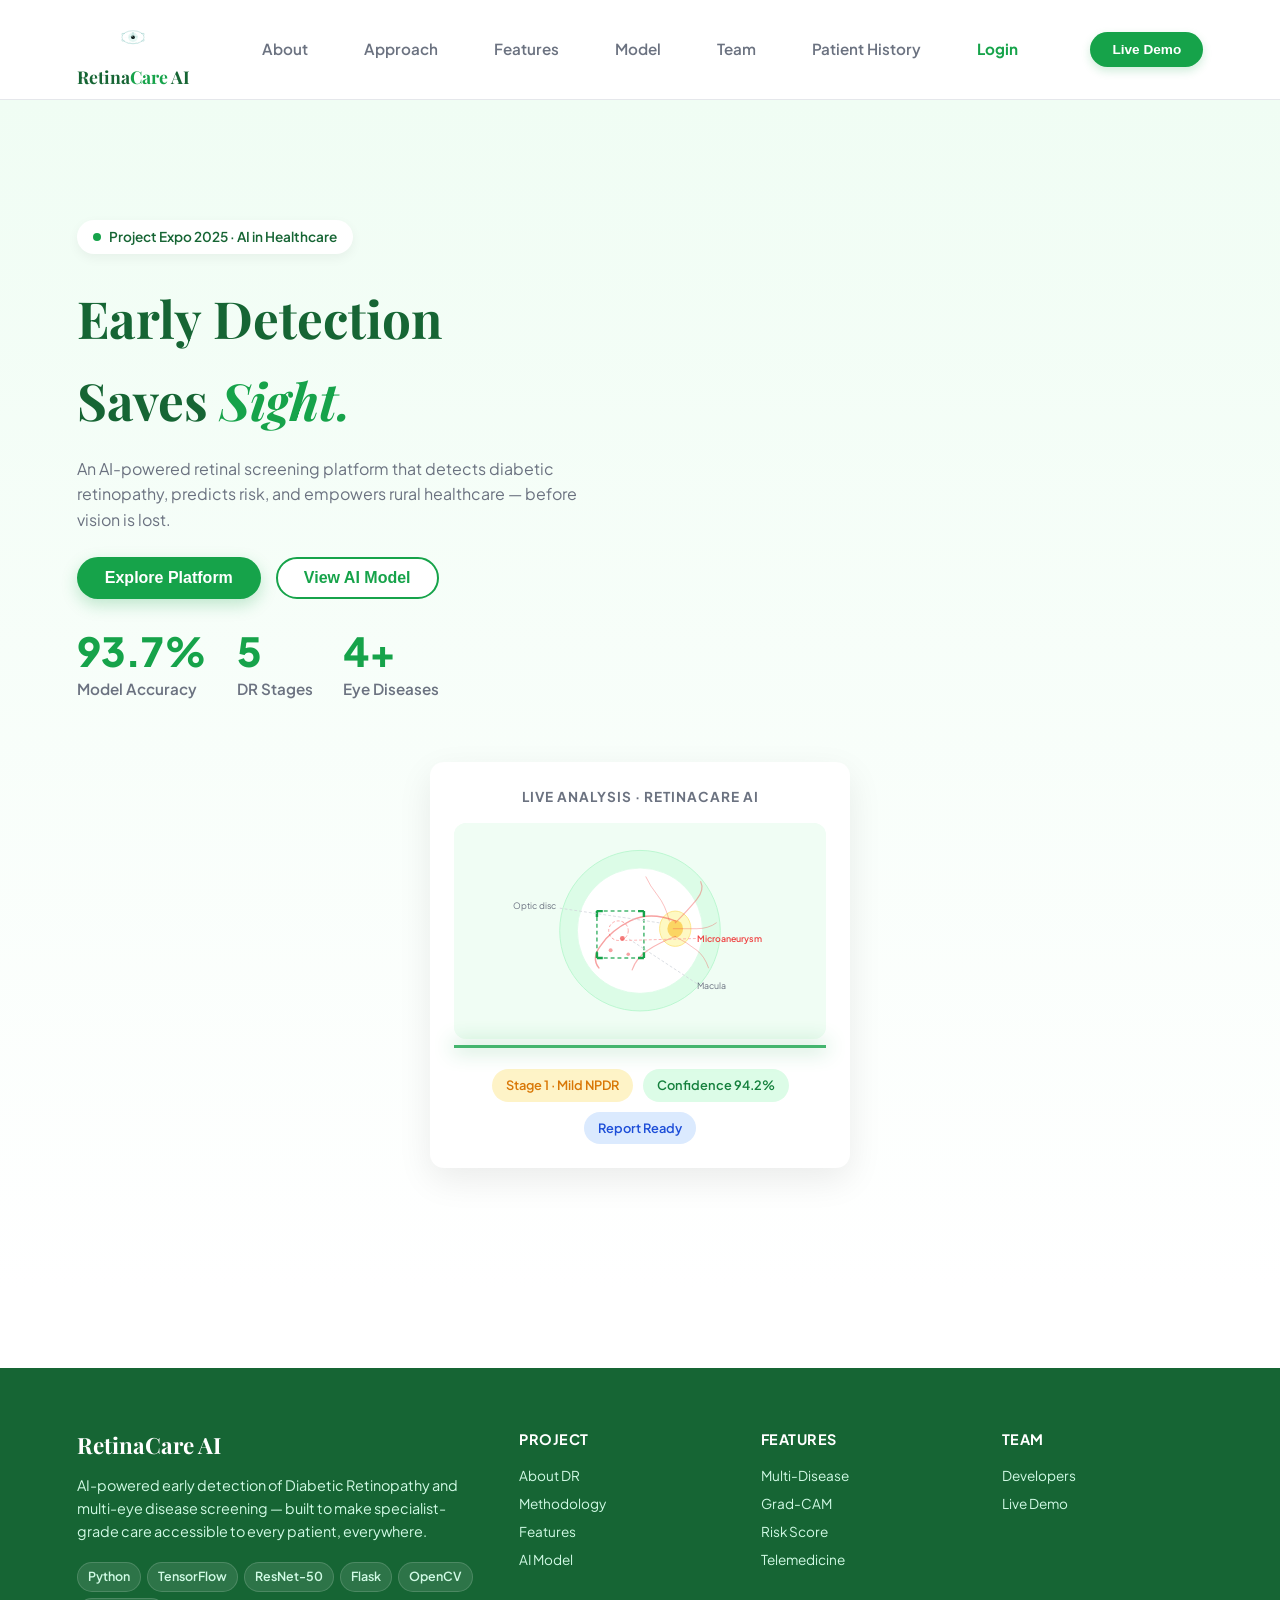
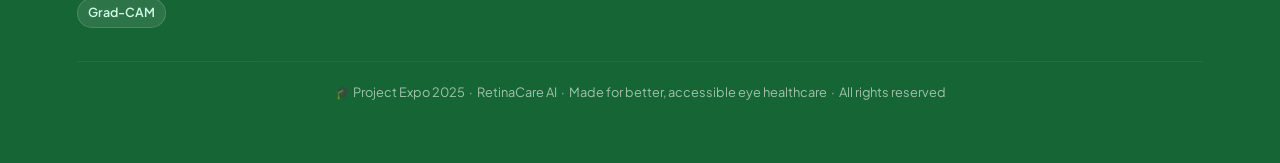
==== frontend/index.html @ 1ad14964 "Initial commit" ====
<!DOCTYPE html>
<html lang="en">

<head>
    <meta charset="UTF-8">
    <meta name="viewport" content="width=device-width, initial-scale=1.0">
    <title>RetinaCare AI — Advanced Eye Health Platform</title>
    <link
        href="https://fonts.googleapis.com/css2?family=Playfair+Display:wght@400;600;700&family=Plus+Jakarta+Sans:wght@300;400;500;600&display=swap"
        rel="stylesheet">
    <link rel="stylesheet" href="style.css">
    <style>
        .nav-logo {
            display: flex;
            flex-direction: column;
            align-items: center;
            gap: 2px;
            text-decoration: none;
            cursor: pointer;
        }

        .nav-logo-svg {
            width: 52px;
            height: 52px;
        }

        .nav-logo-text {
            font-family: var(--font-display);
            font-size: 1.1rem;
            font-weight: 700;
            color: var(--green-dark);
            text-align: center;
        }

        .nav-logo-text span {
            color: var(--green-main);
        }
    </style>
</head>

<body>

    <!-- ── NAV ── -->
    <nav>
        <a href="index.html" style="text-decoration:none;">
            <div class="nav-logo">

                <!-- SVG LOGO ABOVE TEXT -->
                <svg class="nav-logo-svg" viewBox="0 0 680 390" xmlns="http://www.w3.org/2000/svg">
                    <defs>
                        <clipPath id="ec2">
                            <ellipse cx="340" cy="185" rx="143" ry="83" />
                        </clipPath>
                    </defs>
                    <rect width="680" height="390" fill="transparent" rx="20" />
                    <ellipse cx="340" cy="185" rx="145" ry="85" fill="#ffffff" stroke="#00897b" stroke-width="2.5" />
                    <g clip-path="url(#ec2)">
                        <circle cx="340" cy="185" r="62" fill="#e8f8f5" />
                        <circle cx="340" cy="185" r="62" stroke="#00897b" stroke-width="0.8" fill="none"
                            opacity="0.4" />
                        <circle cx="340" cy="185" r="48" stroke="#00897b" stroke-width="0.6" fill="none"
                            opacity="0.3" />
                        <circle cx="340" cy="185" r="34" stroke="#00897b" stroke-width="0.5" fill="none"
                            opacity="0.2" />
                        <!-- Blood vessels -->
                        <line x1="340" y1="123" x2="352" y2="165" stroke="#00897b" stroke-width="1.8"
                            stroke-linecap="round" />
                        <line x1="352" y1="165" x2="380" y2="178" stroke="#00897b" stroke-width="1.4"
                            stroke-linecap="round" />
                        <line x1="380" y1="178" x2="400" y2="172" stroke="#00695c" stroke-width="1.0"
                            stroke-linecap="round" />
                        <line x1="380" y1="178" x2="392" y2="192" stroke="#00695c" stroke-width="0.9"
                            stroke-linecap="round" />
                        <line x1="352" y1="165" x2="360" y2="152" stroke="#004d40" stroke-width="0.8"
                            stroke-linecap="round" />
                        <line x1="340" y1="123" x2="328" y2="160" stroke="#00897b" stroke-width="1.5"
                            stroke-linecap="round" />
                        <line x1="328" y1="160" x2="305" y2="175" stroke="#00897b" stroke-width="1.2"
                            stroke-linecap="round" />
                        <line x1="305" y1="175" x2="288" y2="168" stroke="#00695c" stroke-width="0.9"
                            stroke-linecap="round" />
                        <line x1="305" y1="175" x2="296" y2="192" stroke="#00695c" stroke-width="0.8"
                            stroke-linecap="round" />
                        <line x1="328" y1="160" x2="320" y2="148" stroke="#004d40" stroke-width="0.7"
                            stroke-linecap="round" />
                        <line x1="340" y1="123" x2="341" y2="150" stroke="#004d40" stroke-width="0.7"
                            stroke-linecap="round" />
                    </g>
                    <!-- Pupil -->
                    <circle cx="340" cy="185" r="24" fill="#0d1a18" />
                    <circle cx="340" cy="185" r="24" stroke="#00897b" stroke-width="1" fill="none" opacity="0.6" />
                    <ellipse cx="332" cy="177" rx="6" ry="5" fill="#ffffff" opacity="0.9" />
                    <ellipse cx="348" cy="191" rx="3" ry="2.5" fill="#e0f4f0" opacity="0.6" />
                    <!-- Scan line -->
                    <line x1="196" y1="185" x2="484" y2="185" stroke="#00bfa5" stroke-width="0.7" opacity="0.5"
                        stroke-dasharray="4 4" />
                    <!-- Brackets -->
                    <g stroke="#00897b" stroke-width="2.5" fill="none" stroke-linecap="round" stroke-linejoin="round">
                        <polyline points="196,155 196,135 218,135" />
                        <polyline points="484,155 484,135 462,135" />
                        <polyline points="196,215 196,235 218,235" />
                        <polyline points="484,215 484,235 462,235" />
                    </g>
                    <!-- Corner dots -->
                    <circle cx="232" cy="135" r="3" fill="#00897b" opacity="0.9" />
                    <circle cx="448" cy="135" r="3" fill="#00897b" opacity="0.9" />
                    <circle cx="232" cy="235" r="3" fill="#00897b" opacity="0.9" />
                    <circle cx="448" cy="235" r="3" fill="#00897b" opacity="0.9" />
                    <!-- Pulse wave -->
                    <path d="M260 270 L275 258 L285 268 L300 245 L315 268 L325 258 L340 270" stroke="#00897b"
                        stroke-width="1.5" fill="none" stroke-linecap="round" stroke-linejoin="round" opacity="0.5" />
                    <path d="M340 270 L355 258 L365 268 L380 245 L395 268 L405 258 L420 270" stroke="#00897b"
                        stroke-width="1.5" fill="none" stroke-linecap="round" stroke-linejoin="round" opacity="0.5" />
                </svg>

                <!-- TEXT BELOW LOGO -->
                <span class="nav-logo-text">Retina<span>Care</span> AI</span>

            </div>
        </a>

        <div class="nav-links">
            <a href="about.html">About</a>
            <a href="approach.html">Approach</a>
            <a href="features.html">Features</a>
            <a href="model.html">Model</a>
            <a href="team.html">Team</a>
            <a href="patient-history.html">Patient History</a>
            <a href="login.html" style="color: var(--green-main); font-weight: 700;">Login</a>
        </div>
        <button class="nav-pill" onclick="window.location.href='demo.html'">Live Demo</button>
    </nav>

    <!-- ── HERO ── -->
    <section class="hero" style="min-height: calc(100vh - 80px);">
        <div>
            <div class="hero-badge">
                <div class="badge-dot"></div>Project Expo 2025 · AI in Healthcare
            </div>
            <h1>Early Detection<br>Saves <em>Sight.</em></h1>
            <p>An AI-powered retinal screening platform that detects diabetic retinopathy, predicts risk, and empowers
                rural healthcare — before vision is lost.</p>
            <div class="hero-btns">
                <button class="btn-primary" onclick="window.location.href='approach.html'">Explore Platform</button>
                <button class="btn-ghost" onclick="window.location.href='model.html'">View AI Model</button>
            </div>
            <div class="hero-stats">
                <div class="h-stat">
                    <div class="h-stat-num">93.7%</div>
                    <div class="h-stat-lbl">Model Accuracy</div>
                </div>
                <div class="h-stat">
                    <div class="h-stat-num">5</div>
                    <div class="h-stat-lbl">DR Stages</div>
                </div>
                <div class="h-stat">
                    <div class="h-stat-num">4+</div>
                    <div class="h-stat-lbl">Eye Diseases</div>
                </div>
            </div>
        </div>

        <!-- Hero Visual: Scan UI Card -->
        <div class="hero-visual">
            <div class="eye-frame">
                <div class="scan-label">Live Analysis · RetinaCare AI</div>
                <svg viewBox="0 0 380 220" xmlns="http://www.w3.org/2000/svg"
                    style="width:100%;border-radius:12px;background:#f0fdf4;">
                    <rect width="380" height="220" fill="#f0fdf4" rx="12" />
                    <ellipse cx="190" cy="110" rx="82" ry="82" fill="#dcfce7" stroke="#bbf7d0" stroke-width="1" />
                    <ellipse cx="190" cy="110" rx="64" ry="64" fill="#fff" stroke="#dcfce7" stroke-width="0.8" />
                    <ellipse cx="226" cy="108" rx="16" ry="18" fill="#fef9c3" stroke="#fde68a" stroke-width="1" />
                    <ellipse cx="226" cy="108" rx="8" ry="9" fill="#fbbf24" opacity="0.6" />
                    <ellipse cx="168" cy="110" rx="10" ry="10" fill="none" stroke="#fca5a5" stroke-width="1"
                        stroke-dasharray="3 2" />
                    <path d="M226 100 Q200 90 180 100 Q160 110 150 125 Q140 138 148 148" fill="none" stroke="#ef4444"
                        stroke-width="1.5" stroke-linecap="round" opacity="0.5" />
                    <path d="M226 116 Q210 122 198 130 Q186 138 182 150" fill="none" stroke="#ef4444" stroke-width="1.2"
                        stroke-linecap="round" opacity="0.4" />
                    <path d="M226 102 Q240 88 248 78 Q256 68 252 60" fill="none" stroke="#ef4444" stroke-width="1.2"
                        stroke-linecap="round" opacity="0.4" />
                    <path d="M224 108 Q236 108 248 108 Q260 108 268 102" fill="none" stroke="#ef4444" stroke-width="1"
                        stroke-linecap="round" opacity="0.35" />
                    <path d="M226 116 Q238 122 248 130 Q256 136 260 148" fill="none" stroke="#ef4444" stroke-width="1"
                        stroke-linecap="round" opacity="0.35" />
                    <path d="M220 100 Q216 84 208 74 Q200 64 196 55" fill="none" stroke="#ef4444" stroke-width="1"
                        stroke-linecap="round" opacity="0.35" />
                    <circle cx="172" cy="118" r="2.5" fill="#ef4444" opacity="0.7" />
                    <circle cx="160" cy="130" r="2" fill="#ef4444" opacity="0.5" />
                    <circle cx="178" cy="134" r="1.8" fill="#ef4444" opacity="0.5" />
                    <rect x="146" y="90" width="48" height="48" fill="none" stroke="#16a34a" stroke-width="1.5"
                        stroke-dasharray="4 3" opacity="0.8" />
                    <line x1="146" y1="90" x2="152" y2="90" stroke="#16a34a" stroke-width="2.5" />
                    <line x1="146" y1="90" x2="146" y2="96" stroke="#16a34a" stroke-width="2.5" />
                    <line x1="194" y1="90" x2="188" y2="90" stroke="#16a34a" stroke-width="2.5" />
                    <line x1="194" y1="90" x2="194" y2="96" stroke="#16a34a" stroke-width="2.5" />
                    <line x1="146" y1="138" x2="152" y2="138" stroke="#16a34a" stroke-width="2.5" />
                    <line x1="146" y1="138" x2="146" y2="132" stroke="#16a34a" stroke-width="2.5" />
                    <line x1="194" y1="138" x2="188" y2="138" stroke="#16a34a" stroke-width="2.5" />
                    <line x1="194" y1="138" x2="194" y2="132" stroke="#16a34a" stroke-width="2.5" />
                    <text x="60" y="88" font-family="'Plus Jakarta Sans',sans-serif" font-size="9" fill="#6b7280">Optic
                        disc</text>
                    <line x1="108" y1="87" x2="210" y2="102" stroke="#d1d5db" stroke-width="0.8"
                        stroke-dasharray="3 2" />
                    <text x="248" y="170" font-family="'Plus Jakarta Sans',sans-serif" font-size="9"
                        fill="#6b7280">Macula</text>
                    <line x1="248" y1="164" x2="178" y2="118" stroke="#d1d5db" stroke-width="0.8"
                        stroke-dasharray="3 2" />
                    <text x="248" y="122" font-family="'Plus Jakarta Sans',sans-serif" font-size="9" fill="#ef4444"
                        font-weight="600">Microaneurysm</text>
                    <line x1="247" y1="118" x2="175" y2="120" stroke="#fca5a5" stroke-width="0.8"
                        stroke-dasharray="3 2" />
                </svg>
                <div class="scan-line"></div>
                <div class="result-chips">
                    <span class="chip chip-gold">Stage 1 · Mild NPDR</span>
                    <span class="chip chip-green">Confidence 94.2%</span>
                    <span class="chip chip-blue">Report Ready</span>
                </div>
            </div>
        </div>
    </section>

    <!-- ── FOOTER ── -->
    <footer>
        <div class="footer-inner">
            <div>
                <div class="footer-brand-name">RetinaCare AI</div>
                <p class="footer-brand-desc">AI-powered early detection of Diabetic Retinopathy and multi-eye disease
                    screening — built to make specialist-grade care accessible to every patient, everywhere.</p>
                <div class="footer-tech" style="margin-top:1rem;">
                    <span class="ftag">Python</span>
                    <span class="ftag">TensorFlow</span>
                    <span class="ftag">ResNet-50</span>
                    <span class="ftag">Flask</span>
                    <span class="ftag">OpenCV</span>
                    <span class="ftag">Grad-CAM</span>
                </div>
            </div>
            <div class="footer-col">
                <h4>Project</h4>
                <a href="about.html">About DR</a>
                <a href="approach.html">Methodology</a>
                <a href="features.html">Features</a>
                <a href="model.html">AI Model</a>
            </div>
            <div class="footer-col">
                <h4>Features</h4>
                <a href="features.html">Multi-Disease</a>
                <a href="features.html">Grad-CAM</a>
                <a href="model.html">Risk Score</a>
                <a href="features.html">Telemedicine</a>
            </div>
            <div class="footer-col">
                <h4>Team</h4>
                <a href="team.html">Developers</a>
                <a href="demo.html">Live Demo</a>
            </div>
        </div>
        <div class="footer-bottom">
            🎓 Project Expo 2025 &nbsp;·&nbsp; RetinaCare AI &nbsp;·&nbsp; Made for better, accessible eye healthcare
            &nbsp;·&nbsp; All rights reserved
        </div>
    </footer>

    <script src="auth.js"></script>
    <script src="script.js"></script>
</body>

</html>
---- frontend/style.css ----
/* =========================
GLOBAL VARIABLES
========================= */

:root {
    --green-main: #16a34a;
    --green-dark: #166534;
    --green-soft: #dcfce7;
    --green-bg: #f0fdf4;
    --text: #1f2937;
    --muted: #6b7280;
    --border: #e5e7eb;
    --white: #ffffff;
    --radius: 14px;
    --font-display: 'Playfair Display', serif;
    --font-body: 'Plus Jakarta Sans', sans-serif;
}

/* =========================
RESET
========================= */

* {
    margin: 0;
    padding: 0;
    box-sizing: border-box;
}

body {
    font-family: var(--font-body);
    color: var(--text);
    background: white;
    line-height: 1.6;
}

/* =========================
NAVBAR
========================= */

nav {
    position: sticky;
    top: 0;
    background: white;
    border-bottom: 1px solid var(--border);
    padding: 10px 6%;
    display: flex;
    justify-content: space-between;
    align-items: center;
    z-index: 100;
    min-height: 100px;
}

/* ── LOGO ── */

.nav-logo {
    display: flex;
    flex-direction: column;
    align-items: center;
    gap: 4px;
    text-decoration: none;
    cursor: pointer;
}

.nav-logo-svg {
    width: 140px;
    height: 80px;
    display: block;
    transition: transform 0.3s ease;
}

.nav-logo:hover .nav-logo-svg {
    transform: scale(1.06);
}

.nav-logo-text {
    font-family: var(--font-display);
    font-size: 1.2rem;
    font-weight: 700;
    color: var(--green-dark);
    text-align: center;
    line-height: 1.2;
}

.nav-logo-text span {
    color: var(--green-main);
}

/* ── NAV LINKS ── */

.nav-links {
    display: flex;
    gap: 28px;
}

.nav-links a {
    text-decoration: none;
    font-size: 0.95rem;
    font-weight: 600;
    color: var(--muted);
    transition: all 0.3s cubic-bezier(0.25, 0.8, 0.25, 1);
    padding: 6px 14px;
    border-radius: 8px;
    display: inline-block;
}

.nav-links a:hover {
    color: var(--green-dark);
    background: var(--green-soft);
    transform: translateY(-2px);
}

.nav-links a:active {
    transform: translateY(1px) scale(0.95);
    background: rgba(22, 163, 74, 0.15);
}

.nav-pill {
    background: var(--green-main);
    color: white;
    padding: 10px 22px;
    border-radius: 100px;
    border: none;
    font-size: 0.85rem;
    font-weight: 600;
    cursor: pointer;
    transition: all 0.3s cubic-bezier(0.25, 0.8, 0.25, 1);
    box-shadow: 0 4px 10px rgba(22, 163, 74, 0.2);
}

.nav-pill:hover {
    background: var(--green-dark);
    transform: translateY(-3px);
    box-shadow: 0 8px 18px rgba(22, 163, 74, 0.35);
}

.nav-pill:active {
    transform: translateY(0);
    box-shadow: 0 4px 10px rgba(22, 163, 74, 0.2);
}

/* =========================
HERO
========================= */

.hero {
    min-height: 85vh;
    display: flex;
    flex-direction: column;
    justify-content: center;
    padding: 120px 6%;
    background: linear-gradient(180deg, var(--green-bg), white);
}

.hero-badge {
    display: inline-flex;
    align-items: center;
    gap: 8px;
    background: white;
    padding: 6px 16px;
    border-radius: 100px;
    font-size: 0.85rem;
    font-weight: 600;
    color: var(--green-dark);
    margin-bottom: 24px;
    box-shadow: 0 4px 12px rgba(0, 0, 0, 0.05);
}

.badge-dot {
    width: 8px;
    height: 8px;
    border-radius: 50%;
    background: var(--green-main);
    animation: pulse 2s infinite;
}

@keyframes pulse {
    0% {
        box-shadow: 0 0 0 0 rgba(22, 163, 74, 0.4);
    }

    70% {
        box-shadow: 0 0 0 6px rgba(22, 163, 74, 0);
    }

    100% {
        box-shadow: 0 0 0 0 rgba(22, 163, 74, 0);
    }
}

.hero h1 {
    font-family: var(--font-display);
    font-size: 3.2rem;
    margin-bottom: 14px;
    color: var(--green-dark);
}

.hero em {
    color: var(--green-main);
}

.hero p {
    max-width: 520px;
    color: var(--muted);
    margin-bottom: 25px;
}

.hero-btns {
    display: flex;
    gap: 15px;
    margin-bottom: 20px;
}

.hero-stats {
    display: flex;
    gap: 30px;
    margin-top: 30px;
}

.h-stat-num {
    font-size: 2.5rem;
    font-weight: 800;
    color: var(--green-main);
    line-height: 1.1;
}

.h-stat-lbl {
    font-size: 0.95rem;
    color: var(--muted);
    font-weight: 600;
    margin-top: 4px;
}

.hero-visual {
    max-width: 420px;
    margin: 60px auto 0;
    animation: float 6s ease-in-out infinite;
}

@keyframes float {
    0% {
        transform: translateY(0px);
    }

    50% {
        transform: translateY(-20px);
    }

    100% {
        transform: translateY(0px);
    }
}

.eye-frame {
    position: relative;
    padding: 24px;
    background: white;
    border-radius: var(--radius);
    box-shadow: 0 12px 35px rgba(0, 0, 0, 0.08);
}

.scan-label {
    text-align: center;
    font-size: 0.85rem;
    font-weight: 700;
    color: var(--muted);
    margin-bottom: 16px;
    text-transform: uppercase;
    letter-spacing: 1px;
}

.scan-line {
    position: absolute;
    left: 24px;
    right: 24px;
    height: 3px;
    background: var(--green-main);
    box-shadow: 0 0 20px var(--green-main);
    opacity: 0.8;
    z-index: 10;
    animation: scan 3s cubic-bezier(0.4, 0, 0.2, 1) infinite;
}

@keyframes scan {
    0% {
        top: 15%;
        opacity: 0;
    }

    10% {
        opacity: 0.8;
    }

    90% {
        opacity: 0.8;
    }

    100% {
        top: 70%;
        opacity: 0;
    }
}

.result-chips {
    display: flex;
    justify-content: center;
    gap: 10px;
    margin-top: 24px;
    flex-wrap: wrap;
}

.chip {
    padding: 6px 14px;
    border-radius: 50px;
    font-size: 0.8rem;
    font-weight: 600;
}

.chip-gold {
    background: #fef3c7;
    color: #d97706;
}

.chip-green {
    background: #dcfce7;
    color: #15803d;
}

.chip-blue {
    background: #dbeafe;
    color: #1d4ed8;
}

/* =========================
BUTTONS
========================= */

.btn-primary {
    background: var(--green-main);
    color: white;
    padding: 12px 28px;
    border-radius: 100px;
    border: none;
    font-weight: 600;
    font-size: 1rem;
    cursor: pointer;
    transition: all 0.3s cubic-bezier(0.25, 0.8, 0.25, 1);
    box-shadow: 0 6px 16px rgba(22, 163, 74, 0.25);
}

.btn-primary:hover {
    background: var(--green-dark);
    transform: translateY(-4px);
    box-shadow: 0 12px 24px rgba(22, 163, 74, 0.4);
}

.btn-primary:active {
    transform: translateY(0);
    box-shadow: 0 4px 10px rgba(22, 163, 74, 0.2);
}

.btn-ghost {
    border: 2px solid var(--green-main);
    background: white;
    color: var(--green-main);
    padding: 10px 26px;
    border-radius: 100px;
    font-weight: 600;
    font-size: 1rem;
    cursor: pointer;
    transition: all 0.3s cubic-bezier(0.25, 0.8, 0.25, 1);
}

.btn-ghost:hover {
    background: var(--green-main);
    color: white;
    transform: translateY(-4px);
    box-shadow: 0 12px 24px rgba(22, 163, 74, 0.25);
}

.btn-ghost:active {
    transform: translateY(0);
    box-shadow: none;
}

/* =========================
SECTION
========================= */

.sec {
    padding: 80px 6%;
}

.sec-alt {
    background: var(--green-bg);
}

.sec-title {
    font-family: var(--font-display);
    font-size: 2.2rem;
    margin-bottom: 10px;
    color: var(--green-dark);
}

.sec-title em {
    color: var(--green-main);
}

.sec-sub {
    max-width: 600px;
    color: var(--muted);
    margin-bottom: 40px;
}

/* =========================
ABOUT POINTS
========================= */

.what-points {
    display: flex;
    flex-direction: column;
    gap: 16px;
    margin-top: 20px;
}

.wpt {
    display: flex;
    gap: 14px;
    background: white;
    padding: 14px;
    border-radius: var(--radius);
    border: 1px solid var(--border);
    transition: transform 0.3s ease, box-shadow 0.3s ease;
}

.wpt:hover {
    transform: translateX(5px);
    box-shadow: 0 4px 15px rgba(0, 0, 0, 0.05);
}

.wpt-icon {
    width: 36px;
    height: 36px;
    background: var(--green-soft);
    display: flex;
    align-items: center;
    justify-content: center;
    border-radius: 8px;
}

/* =========================
PIPELINE
========================= */

.pipeline {
    display: grid;
    grid-template-columns: repeat(auto-fit, minmax(220px, 1fr));
    gap: 20px;
    margin-top: 40px;
}

.pipe-step {
    background: white;
    padding: 24px;
    border-radius: var(--radius);
    border: 1px solid var(--border);
    text-align: center;
    transition: transform 0.3s ease, box-shadow 0.3s ease, border-color 0.3s ease;
}

.pipe-step:hover {
    transform: translateY(-5px);
    box-shadow: 0 8px 20px rgba(0, 0, 0, 0.06);
    border-color: var(--green-main);
}

.pipe-num {
    width: 40px;
    height: 40px;
    border-radius: 50%;
    background: var(--green-soft);
    display: flex;
    align-items: center;
    justify-content: center;
    margin: auto auto 10px auto;
    font-weight: 700;
    color: var(--green-dark);
}

/* =========================
FEATURES
========================= */

.features-grid {
    display: grid;
    grid-template-columns: repeat(auto-fit, minmax(260px, 1fr));
    gap: 24px;
    margin-top: 40px;
}

.feat-card {
    background: white;
    padding: 30px;
    border-radius: var(--radius);
    border: 1px solid var(--border);
    transition: all 0.4s cubic-bezier(0.175, 0.885, 0.32, 1.275);
    position: relative;
    overflow: hidden;
    z-index: 1;
}

.feat-card::before {
    content: '';
    position: absolute;
    top: 0;
    left: 0;
    width: 100%;
    height: 100%;
    background: linear-gradient(135deg, rgba(22, 163, 74, 0.08) 0%, rgba(22, 163, 74, 0) 100%);
    opacity: 0;
    transition: opacity 0.4s ease;
    z-index: -1;
}

.feat-card:hover {
    transform: translateY(-12px);
    box-shadow: 0 15px 35px rgba(22, 163, 74, 0.15);
    border-color: var(--green-main);
}

.feat-card:hover::before {
    opacity: 1;
}

.feat-icon {
    font-size: 26px;
    margin-bottom: 10px;
    transition: transform 0.3s ease;
}

.feat-card:hover .feat-icon {
    transform: scale(1.15);
}

/* =========================
MODEL ARCHITECTURE
========================= */

.arch-card {
    background: white;
    padding: 24px;
    border-radius: var(--radius);
    border: 1px solid var(--border);
    margin-top: 30px;
    transition: box-shadow 0.3s ease;
}

.arch-card:hover {
    box-shadow: 0 8px 20px rgba(0, 0, 0, 0.05);
}

.arch-layer {
    display: flex;
    justify-content: space-between;
    padding: 10px;
    border-bottom: 1px solid var(--border);
    transition: background 0.2s ease, padding-left 0.2s ease;
}

.arch-layer:hover {
    background: var(--green-bg);
    padding-left: 15px;
    border-radius: 4px;
}

.arch-layer:last-child {
    border: none;
}

/* =========================
DEMO
========================= */

.demo-box {
    max-width: 520px;
    margin: auto;
    padding: 40px;
    border: 2px dashed var(--green-main);
    border-radius: var(--radius);
    text-align: center;
    transition: background 0.3s ease, border-color 0.3s ease;
}

.demo-box:hover {
    background: var(--green-bg);
    border-color: var(--green-dark);
}

.demo-result {
    margin-top: 20px;
    display: flex;
    justify-content: center;
    gap: 10px;
    flex-wrap: wrap;
}

/* =========================
TEAM
========================= */

.team-grid {
    display: grid;
    grid-template-columns: repeat(auto-fit, minmax(220px, 1fr));
    gap: 24px;
    margin-top: 40px;
}

.team-card {
    background: white;
    padding: 24px;
    border-radius: var(--radius);
    border: 1px solid var(--border);
    text-align: center;
    transition: transform 0.3s ease, box-shadow 0.3s ease;
}

.team-card:hover {
    transform: translateY(-8px);
    box-shadow: 0 10px 25px rgba(0, 0, 0, 0.08);
}

.t-avatar {
    width: 60px;
    height: 60px;
    margin: auto auto 10px auto;
    border-radius: 50%;
    background: var(--green-soft);
    display: flex;
    align-items: center;
    justify-content: center;
    font-size: 1.2rem;
    transition: transform 0.3s ease;
}

.team-card:hover .t-avatar {
    transform: scale(1.1) rotate(5deg);
}

/* =========================
FOOTER
========================= */

footer {
    background: var(--green-dark);
    color: white;
    padding: 60px 6%;
    margin-top: 80px;
}

.footer-inner {
    display: grid;
    grid-template-columns: 2fr 1fr 1fr 1fr;
    gap: 40px;
}

.footer-brand-name {
    font-family: var(--font-display);
    font-size: 1.4rem;
    font-weight: 700;
    margin-bottom: 10px;
}

.footer-brand-desc {
    font-size: 0.9rem;
    color: #d1fae5;
    line-height: 1.6;
}

.footer-col h4 {
    font-size: 0.9rem;
    font-weight: 700;
    margin-bottom: 14px;
    color: white;
    text-transform: uppercase;
    letter-spacing: 0.5px;
}

.footer-col a {
    display: block;
    color: #d1fae5;
    text-decoration: none;
    margin-bottom: 6px;
    font-size: 0.85rem;
    transition: color 0.2s ease, transform 0.2s ease;
}

.footer-col a:hover {
    color: white;
    transform: translateX(3px);
}

.ftag {
    display: inline-block;
    background: rgba(255, 255, 255, 0.1);
    color: #d1fae5;
    padding: 4px 10px;
    border-radius: 50px;
    font-size: 0.78rem;
    font-weight: 600;
    margin: 3px 3px 3px 0;
    border: 1px solid rgba(255, 255, 255, 0.15);
}

.footer-bottom {
    text-align: center;
    margin-top: 30px;
    font-size: 0.8rem;
    opacity: 0.6;
    border-top: 1px solid rgba(255, 255, 255, 0.1);
    padding-top: 20px;
}

/* =========================
RESPONSIVE
========================= */

@media (max-width: 768px) {
    .hero h1 {
        font-size: 2.2rem;
    }

    .nav-links {
        display: none;
    }

    .footer-inner {
        grid-template-columns: 1fr 1fr;
    }

    .hero {
        padding: 60px 5%;
    }

    .hero-stats {
        flex-wrap: wrap;
        gap: 16px;
    }

    .nav-logo-svg {
        width: 90px;
        height: 55px;
    }
}

/* =========================
ABOUT PAGE
========================= */

.eye-anatomy-svg {
    animation: float 6s ease-in-out infinite;
    filter: drop-shadow(0 15px 25px rgba(0, 0, 0, 0.05));
    border-radius: 16px;
}

.ray-beam {
    stroke-dasharray: 12 18;
    animation: flowingLight 1s linear infinite;
    opacity: 0.7;
    stroke-linecap: round;
}

.ray-beam-inner {
    stroke-dasharray: 8 12;
    animation: flowingLight 0.8s linear infinite;
    opacity: 0.5;
    stroke-linecap: round;
}

@keyframes flowingLight {
    from {
        stroke-dashoffset: 60;
    }

    to {
        stroke-dashoffset: 0;
    }
}

/* =========================
DR STAGES
========================= */

.stages-horizontal-wrapper {
    width: 100vw;
    margin-left: calc(-50vw + 50%);
    overflow-x: auto;
    padding: 20px 6%;
    -ms-overflow-style: none;
    scrollbar-width: none;
}

.stages-horizontal-wrapper::-webkit-scrollbar {
    display: none;
}

.stages-row-horizontal {
    display: flex;
    gap: 30px;
    width: max-content;
    padding-bottom: 20px;
}

.stage-h-card {
    width: 300px;
    padding: 30px;
    border-radius: 20px;
    background: white;
    box-shadow: 0 10px 30px rgba(0, 0, 0, 0.06);
    transition: transform 0.3s ease, box-shadow 0.3s ease;
    border: 1px solid var(--border);
    position: relative;
    overflow: hidden;
}

.stage-h-card:hover {
    transform: translateY(-10px);
    box-shadow: 0 20px 40px rgba(0, 0, 0, 0.1);
}

.stage-h-card::before {
    content: '';
    position: absolute;
    top: 0;
    left: 0;
    width: 100%;
    height: 6px;
}

.stage-h-0::before {
    background: linear-gradient(90deg, #16a34a, #22c55e);
}

.stage-h-1::before {
    background: linear-gradient(90deg, #ca8a04, #facc15);
}

.stage-h-2::before {
    background: linear-gradient(90deg, #d97706, #fb923c);
}

.stage-h-3::before {
    background: linear-gradient(90deg, #dc2626, #ef4444);
}

.stage-h-4::before {
    background: linear-gradient(90deg, #991b1b, #b91c1c);
}

.stage-em {
    font-size: 40px;
    margin-bottom: 15px;
}

.stage-h-card h4 {
    font-size: 1.3rem;
    color: var(--text);
    margin-bottom: 12px;
}

.stage-h-card p {
    color: var(--muted);
    font-size: 0.95rem;
    margin-bottom: 25px;
    line-height: 1.5;
}

.st-badge {
    display: inline-block;
    padding: 6px 14px;
    border-radius: 50px;
    font-size: 0.8rem;
    font-weight: 700;
    text-transform: uppercase;
    letter-spacing: 1px;
}

.badge-0 {
    background: #f0fdf4;
    color: #16a34a;
}

.badge-1 {
    background: #fefce8;
    color: #ca8a04;
}

.badge-2 {
    background: #fff7ed;
    color: #d97706;
}

.badge-3 {
    background: #fef2f2;
    color: #dc2626;
}

.badge-4 {
    background: #fee2e2;
    color: #991b1b;
}

/* =========================
GRAD-CAM
========================= */

.heatmap-svg {
    border-radius: 10px;
    box-shadow: 0 15px 35px rgba(0, 0, 0, 0.1);
}

.anim-stage {
    opacity: 0;
    animation: stageCycle 12s infinite;
}

.anim-stage-0 {
    animation-delay: 0s;
}

.anim-stage-2 {
    animation-delay: 4s;
}

.anim-stage-4 {
    animation-delay: 8s;
}

@keyframes stageCycle {
    0% {
        opacity: 0;
        transform: translateY(5px);
    }

    5%,
    28% {
        opacity: 1;
        transform: translateY(0);
    }

    33%,
    100% {
        opacity: 0;
        transform: translateY(-5px);
    }
}

/* =========================
FEATURES PAGE
========================= */

.feat-tag {
    display: inline-block;
    padding: 6px 14px;
    background: var(--green-soft);
    color: var(--green-dark);
    font-size: 0.75rem;
    font-weight: 700;
    border-radius: 50px;
    margin-top: 18px;
    text-transform: uppercase;
    letter-spacing: 0.5px;
}

.sec-dark {
    background: #064e3b;
    color: white;
}

.sec-title-white {
    color: white !important;
}

.sec-tag-white {
    display: inline-block;
    background: rgba(255, 255, 255, 0.15);
    color: #4ade80;
    padding: 6px 16px;
    border-radius: 100px;
    font-size: 0.85rem;
    font-weight: 700;
    margin-bottom: 20px;
    border: 1px solid rgba(74, 222, 128, 0.3);
}

.sec-sub-white {
    color: rgba(255, 255, 255, 0.8) !important;
    max-width: 600px;
}

.tele-grid {
    display: grid;
    grid-template-columns: repeat(auto-fit, minmax(260px, 1fr));
    gap: 30px;
    margin-top: 50px;
}

.tele-step {
    background: rgba(255, 255, 255, 0.05);
    padding: 35px 25px;
    border-radius: var(--radius);
    border: 1px solid rgba(255, 255, 255, 0.1);
    backdrop-filter: blur(10px);
    transition: all 0.4s cubic-bezier(0.175, 0.885, 0.32, 1.275);
    color: white;
}

.tele-step:hover {
    transform: translateY(-12px);
    box-shadow: 0 20px 40px rgba(0, 0, 0, 0.4);
    background: rgba(255, 255, 255, 0.1);
    border-color: rgba(74, 222, 128, 0.4);
}

.tele-num {
    font-size: 3rem;
    font-weight: 800;
    color: rgba(255, 255, 255, 0.08);
    line-height: 1;
    margin-bottom: 5px;
}

.tele-icon {
    font-size: 36px;
    margin-bottom: 20px;
    transition: transform 0.4s cubic-bezier(0.175, 0.885, 0.32, 1.275);
}

.tele-step:hover .tele-icon {
    transform: scale(1.2) rotate(-10deg);
}

.tele-step h3 {
    font-size: 1.35rem;
    margin-bottom: 12px;
    font-family: var(--font-display);
}

.tele-step p {
    font-size: 0.95rem;
    color: rgba(255, 255, 255, 0.75);
    line-height: 1.6;
}

.report-card {
    background: white;
    border-radius: 20px;
    overflow: hidden;
    box-shadow: 0 15px 40px rgba(0, 0, 0, 0.06);
    border: 1px solid var(--border);
    transition: transform 0.4s cubic-bezier(0.175, 0.885, 0.32, 1.275), box-shadow 0.4s ease;
}

.report-card:hover {
    transform: translateY(-12px) scale(1.02);
    box-shadow: 0 25px 50px rgba(22, 163, 74, 0.15);
    border-color: rgba(22, 163, 74, 0.3);
}

.rc-head {
    background: var(--green-dark);
    color: white;
    padding: 24px 30px;
    display: flex;
    justify-content: space-between;
    align-items: center;
}

.rc-head-title {
    font-weight: 600;
    font-family: var(--font-display);
    font-size: 1.25rem;
}

.rc-head-logo {
    font-size: 0.85rem;
    opacity: 0.7;
    font-weight: 500;
}

.rc-body {
    padding: 35px 30px;
}

.rc-patient {
    display: flex;
    align-items: center;
    gap: 18px;
    margin-bottom: 30px;
    padding-bottom: 25px;
    border-bottom: 1px solid var(--border);
}

.rc-avatar {
    width: 56px;
    height: 56px;
    background: var(--green-bg);
    color: var(--green-dark);
    border: 2px solid var(--green-soft);
    border-radius: 50%;
    display: flex;
    align-items: center;
    justify-content: center;
    font-weight: 700;
    font-size: 1.3rem;
}

.rc-name {
    font-weight: 700;
    font-size: 1.2rem;
    color: var(--text);
    margin-bottom: 4px;
}

.rc-id {
    font-size: 0.9rem;
    color: var(--muted);
}

.rc-row {
    display: flex;
    justify-content: space-between;
    padding: 14px 0;
    border-bottom: 1px dashed var(--border);
    font-size: 1rem;
}

.rc-row:last-of-type {
    border-bottom: none;
    margin-bottom: 25px;
}

.rc-key {
    color: var(--muted);
    font-weight: 500;
}

.rc-val {
    font-weight: 700;
    color: var(--text);
}

.rc-result {
    background: var(--green-bg);
    padding: 20px;
    border-radius: 12px;
    display: flex;
    gap: 15px;
    align-items: center;
    border-left: 5px solid var(--green-main);
}

.rc-result-dot {
    width: 12px;
    height: 12px;
    border-radius: 50%;
    background: var(--green-main);
    box-shadow: 0 0 10px var(--green-main);
}

.rc-result-text {
    font-size: 0.95rem;
    color: var(--green-dark);
    font-weight: 600;
    line-height: 1.4;
}

/* =========================
NAV LOGO ICON (compatibility)
========================= */

.nav-logo-icon {
    width: 32px;
    height: 32px;
    background: var(--green-main);
    border-radius: 8px;
    display: flex;
    align-items: center;
    justify-content: center;
}

/* =========================
LIVE PHOTO / CAMERA UI
========================= */

.demo-tabs {
    display: flex;
    justify-content: center;
    gap: 10px;
    margin-bottom: 30px;
}

.demo-tab {
    padding: 10px 24px;
    border-radius: 100px;
    border: 1px solid var(--border);
    background: white;
    font-weight: 600;
    font-size: 0.9rem;
    cursor: pointer;
    transition: all 0.3s ease;
    color: var(--muted);
}

.demo-tab.active {
    background: var(--green-main);
    color: white;
    border-color: var(--green-main);
    box-shadow: 0 4px 12px rgba(22, 163, 74, 0.2);
}

.demo-content {
    display: none;
    animation: fadeIn 0.4s ease forwards;
}

.demo-content.active {
    display: block;
}

@keyframes fadeIn {
    from { opacity: 0; transform: translateY(10px); }
    to { opacity: 1; transform: translateY(0); }
}

.camera-box {
    max-width: 520px;
    margin: auto;
    background: #000;
    border-radius: var(--radius);
    overflow: hidden;
    position: relative;
    border: 3px solid var(--green-main);
    box-shadow: 0 20px 40px rgba(0,0,0,0.2);
}

.video-container {
    width: 100%;
    aspect-ratio: 4/3;
    background: #111;
    position: relative;
    display: flex;
    align-items: center;
    justify-content: center;
}

#camera-video {
    width: 100%;
    height: 100%;
    object-fit: cover;
}

.camera-overlay {
    position: absolute;
    inset: 0;
    pointer-events: none;
    border: 2px solid rgba(22, 163, 74, 0.3);
    margin: 40px;
    border-radius: 10px;
    display: flex;
    align-items: center;
    justify-content: center;
}

.camera-overlay::before {
    content: '';
    position: absolute;
    width: 40px;
    height: 40px;
    top: -2px;
    left: -2px;
    border-top: 3px solid var(--green-main);
    border-left: 3px solid var(--green-main);
}

.camera-overlay::after {
    content: '';
    position: absolute;
    width: 40px;
    height: 40px;
    bottom: -2px;
    right: -2px;
    border-bottom: 3px solid var(--green-main);
    border-right: 3px solid var(--green-main);
}

.scan-bar {
    position: absolute;
    left: 0;
    right: 0;
    height: 2px;
    background: var(--green-main);
    box-shadow: 0 0 15px var(--green-main);
    opacity: 0.6;
    animation: scanVertical 4s linear infinite;
}

@keyframes scanVertical {
    0% { top: 0; }
    100% { top: 100%; }
}

.camera-controls {
    padding: 20px;
    background: white;
    display: flex;
    justify-content: center;
    gap: 15px;
    border-top: 1px solid var(--border);
}

.btn-capture {
    width: 60px;
    height: 60px;
    border-radius: 50%;
    background: var(--green-main);
    border: 4px solid var(--green-soft);
    cursor: pointer;
    transition: all 0.3s ease;
    display: flex;
    align-items: center;
    justify-content: center;
    box-shadow: 0 4px 15px rgba(22, 163, 74, 0.3);
}

.btn-capture:hover {
    transform: scale(1.1);
    background: var(--green-dark);
}

.btn-capture:active {
    transform: scale(0.9);
}

.capture-inner {
    width: 20px;
    height: 20px;
    background: white;
    border-radius: 4px;
}

.preview-container {
    width: 100%;
    aspect-ratio: 4/3;
    display: none;
    position: relative;
    background: #000;
}

#capture-canvas {
    display: none;
}

#photo-preview {
    width: 100%;
    height: 100%;
    object-fit: cover;
}

.demo-status {
    margin-top: 15px;
    font-size: 0.9rem;
    font-weight: 600;
    color: var(--green-dark);
    min-height: 20px;
}

.processing-overlay {
    position: absolute;
    inset: 0;
    background: rgba(255, 255, 255, 0.8);
    backdrop-filter: blur(4px);
    display: none;
    flex-direction: column;
    align-items: center;
    justify-content: center;
    z-index: 10;
}

.loader {
    width: 48px;
    height: 48px;
    border: 5px solid var(--green-soft);
    border-bottom-color: var(--green-main);
    border-radius: 50%;
    display: inline-block;
    animation: rotation 1s linear infinite;
    margin-bottom: 15px;
}

@keyframes rotation {
    0% { transform: rotate(0deg); }
    100% { transform: rotate(360deg); }
}

/* =========================
LOGIN PAGE
========================= */

.login-body {
    min-height: 100vh;
    display: flex;
    overflow: hidden;
    background: #f8fafc;
}

.login-wrapper {
    display: flex;
    width: 100%;
    min-height: 100vh;
}

.login-visual {
    flex: 1.2;
    background: url('assets/login_bg.png') no-repeat center center;
    background-size: cover;
    position: relative;
    display: flex;
    flex-direction: column;
    justify-content: flex-end;
    padding: 60px;
    z-index: 1;
}

.login-visual::before {
    content: '';
    position: absolute;
    inset: 0;
    background: linear-gradient(180deg, rgba(22, 163, 74, 0.1) 0%, rgba(22, 163, 74, 0.4) 100%);
    z-index: -1;
}

.login-visual-text {
    color: white;
    max-width: 400px;
}

.login-visual-text h2 {
    font-family: var(--font-display);
    font-size: 2.5rem;
    margin-bottom: 10px;
}

.login-content {
    flex: 1;
    display: flex;
    align-items: center;
    justify-content: center;
    padding: 40px;
    background: white;
}

.login-card {
    width: 100%;
    max-width: 420px;
    padding: 40px;
    border-radius: 24px;
    background: rgba(255, 255, 255, 0.8);
    backdrop-filter: blur(20px);
    border: 1px solid rgba(255, 255, 255, 0.3);
    box-shadow: 0 20px 50px rgba(0, 0, 0, 0.05);
}

.login-header {
    text-align: center;
    margin-bottom: 35px;
}

.login-header .logo-small {
    margin-bottom: 15px;
    display: flex;
    justify-content: center;
}

.login-header h1 {
    font-size: 1.8rem;
    color: var(--green-dark);
    margin-bottom: 8px;
}

.login-header p {
    color: var(--muted);
    font-size: 0.95rem;
}

.login-form .form-group {
    margin-bottom: 20px;
}

.login-form label {
    display: block;
    margin-bottom: 8px;
    font-weight: 600;
    font-size: 0.85rem;
    color: var(--text);
}

.login-form input {
    width: 100%;
    padding: 14px 18px;
    border-radius: 12px;
    border: 1px solid var(--border);
    background: #f9fafb;
    font-family: inherit;
    font-size: 0.95rem;
    transition: all 0.3s ease;
}

.login-form input:focus {
    outline: none;
    border-color: var(--green-main);
    background: white;
    box-shadow: 0 0 0 4px var(--green-soft);
}

.login-options {
    display: flex;
    justify-content: space-between;
    align-items: center;
    margin-bottom: 25px;
    font-size: 0.85rem;
}

.login-options a {
    color: var(--green-main);
    text-decoration: none;
    font-weight: 600;
}

.login-options a:hover {
    text-decoration: underline;
}

.btn-login {
    width: 100%;
    padding: 14px;
    background: var(--green-main);
    color: white;
    border: none;
    border-radius: 12px;
    font-weight: 700;
    font-size: 1rem;
    cursor: pointer;
    transition: all 0.3s cubic-bezier(0.25, 0.8, 0.25, 1);
    box-shadow: 0 4px 12px rgba(22, 163, 74, 0.2);
}

.btn-login:hover {
    background: var(--green-dark);
    transform: translateY(-2px);
    box-shadow: 0 8px 20px rgba(22, 163, 74, 0.3);
}

.login-footer {
    text-align: center;
    margin-top: 30px;
    font-size: 0.9rem;
    color: var(--muted);
}

.login-footer a {
    color: var(--green-main);
    text-decoration: none;
    font-weight: 600;
}

.back-to-site {
    position: absolute;
    top: 40px;
    left: 40px;
    z-index: 10;
}

.btn-back {
    display: flex;
    align-items: center;
    gap: 8px;
    padding: 10px 20px;
    background: white;
    border-radius: 100px;
    text-decoration: none;
    color: var(--green-dark);
    font-weight: 600;
    font-size: 0.9rem;
    box-shadow: 0 4px 15px rgba(0, 0, 0, 0.1);
    transition: all 0.3s ease;
}

.btn-back:hover {
    transform: translateX(-5px);
    box-shadow: 0 6px 20px rgba(0, 0, 0, 0.15);
}

@media (max-width: 900px) {
    .login-visual {
        display: none;
    }
}

/* ── NAVBAR PROFILE AVATAR & DROPDOWN ── */
.nav-profile {
    position: relative;
    margin-left: 10px;
}

.nav-avatar-btn {
    width: 40px;
    height: 40px;
    border-radius: 50%;
    background: linear-gradient(135deg, var(--green-main), var(--green-dark));
    border: 2px solid var(--green-soft);
    cursor: pointer;
    display: flex;
    align-items: center;
    justify-content: center;
    transition: all 0.3s ease;
    box-shadow: 0 2px 10px rgba(22, 163, 74, 0.25);
}

.nav-avatar-btn:hover {
    transform: scale(1.08);
    box-shadow: 0 4px 16px rgba(22, 163, 74, 0.35);
}

.nav-avatar-initials {
    color: white;
    font-weight: 700;
    font-size: 0.85rem;
    letter-spacing: 0.5px;
    user-select: none;
}

.nav-profile-dropdown {
    position: absolute;
    top: calc(100% + 12px);
    right: 0;
    width: 260px;
    background: white;
    border-radius: 16px;
    box-shadow: 0 12px 40px rgba(0, 0, 0, 0.12);
    border: 1px solid var(--border);
    padding: 0;
    opacity: 0;
    visibility: hidden;
    transform: translateY(-8px) scale(0.96);
    transition: all 0.25s cubic-bezier(0.25, 0.8, 0.25, 1);
    z-index: 1000;
    overflow: hidden;
}

.nav-profile-dropdown.open {
    opacity: 1;
    visibility: visible;
    transform: translateY(0) scale(1);
}

.nav-profile-info {
    display: flex;
    align-items: center;
    gap: 12px;
    padding: 18px 18px 14px;
}

.nav-profile-avatar-lg {
    width: 44px;
    height: 44px;
    border-radius: 50%;
    background: linear-gradient(135deg, var(--green-main), var(--green-dark));
    color: white;
    display: flex;
    align-items: center;
    justify-content: center;
    font-weight: 700;
    font-size: 1rem;
    flex-shrink: 0;
}

.nav-profile-name {
    font-weight: 700;
    font-size: 0.95rem;
    color: var(--text);
}

.nav-profile-email {
    font-size: 0.8rem;
    color: var(--muted);
    margin-top: 2px;
}

.nav-profile-divider {
    border: none;
    border-top: 1px solid var(--border);
    margin: 0;
}

.nav-profile-item {
    display: flex;
    align-items: center;
    gap: 10px;
    padding: 12px 18px;
    font-size: 0.9rem;
    color: var(--text);
    text-decoration: none;
    cursor: pointer;
    border: none;
    background: none;
    width: 100%;
    font-family: inherit;
    transition: background 0.2s ease;
}

.nav-profile-item:hover {
    background: var(--green-soft);
}

.nav-profile-item svg {
    opacity: 0.6;
}

.nav-profile-logout {
    color: #dc2626;
}

.nav-profile-logout:hover {
    background: #fff1f2;
}

/* ── DOWNLOAD REPORT BUTTON ── */
.btn-download-report {
    display: inline-flex;
    align-items: center;
    gap: 8px;
    padding: 10px 22px;
    background: linear-gradient(135deg, var(--green-main), var(--green-dark));
    color: white;
    border: none;
    border-radius: 10px;
    font-weight: 700;
    font-size: 0.9rem;
    cursor: pointer;
    transition: all 0.3s ease;
    box-shadow: 0 4px 14px rgba(22, 163, 74, 0.25);
    margin-top: 8px;
}

.btn-download-report:hover {
    transform: translateY(-2px);
    box-shadow: 0 6px 20px rgba(22, 163, 74, 0.35);
}

.btn-download-report svg {
    flex-shrink: 0;
}
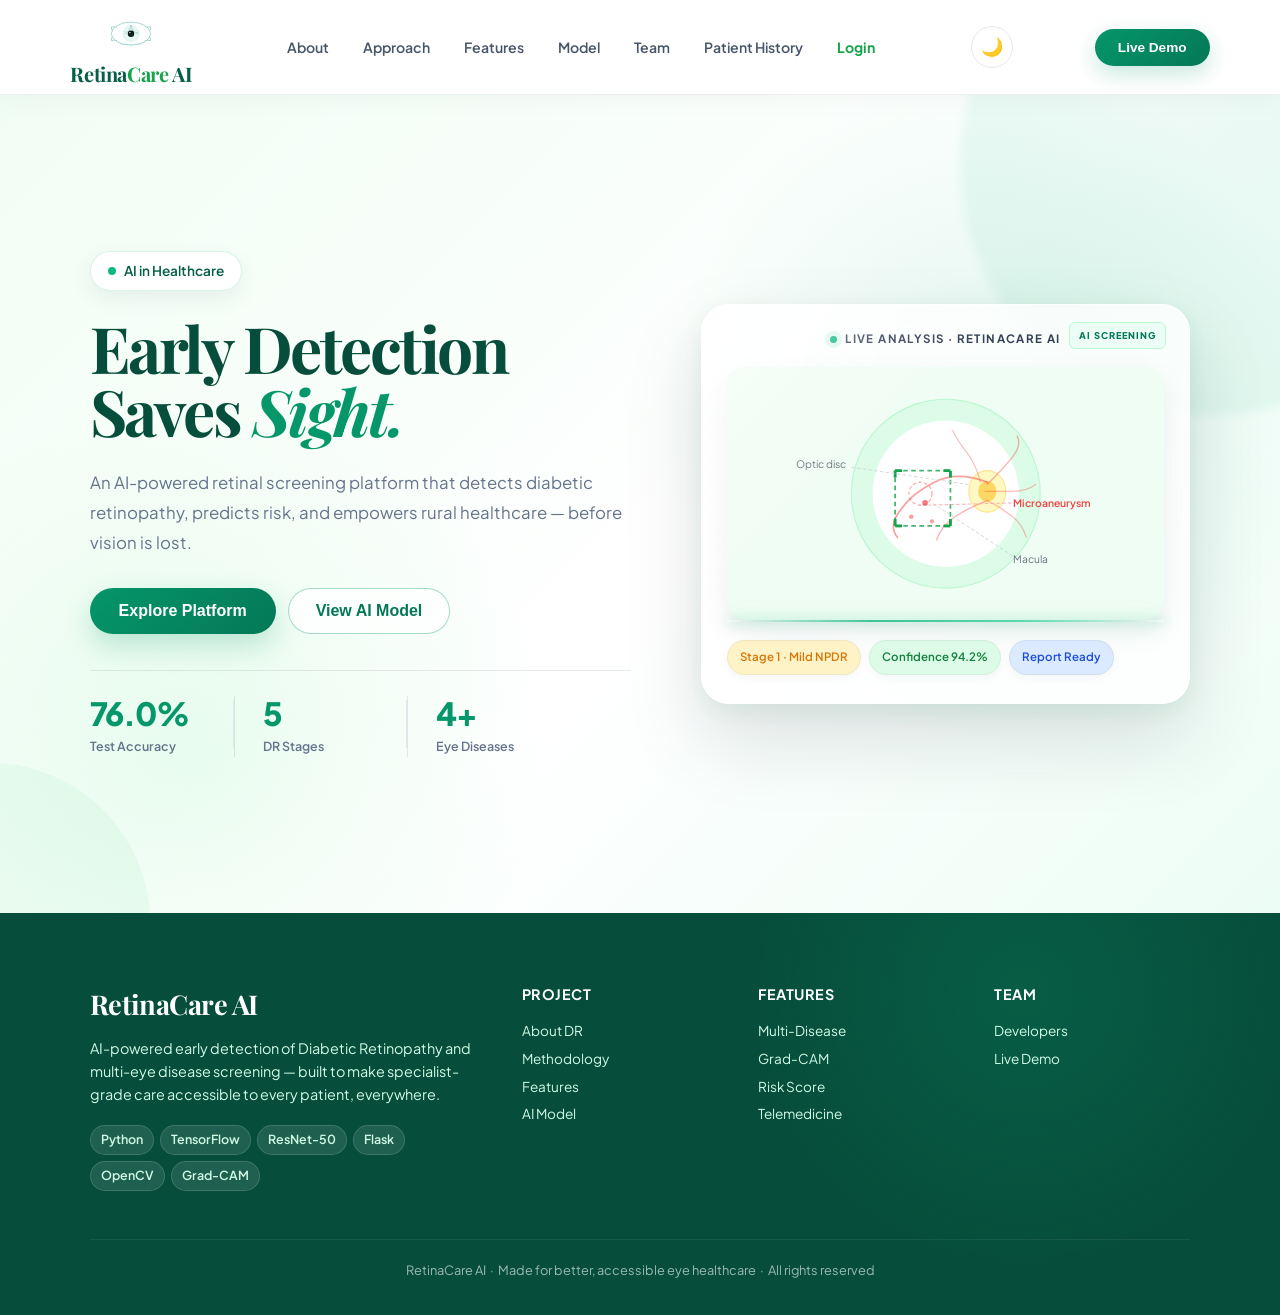
==== commit 85e94ec7: "Upgrade RetinaCare AI with ML backend and UI improvements" ====
--- a/frontend/index.html
+++ b/frontend/index.html
@@ -10,27 +10,113 @@
         rel="stylesheet">
     <link rel="stylesheet" href="style.css">
     <style>
+/* =====================================================
+   HOMEPAGE — HERO REVEAL
+===================================================== */
+
+.hero .reveal {
+    opacity: 0;
+    transform: translateY(24px);
+    animation: heroReveal .7s ease forwards;
+}
+
+.hero .reveal:nth-child(1) {
+    animation-delay: .1s;
+}
+
+.hero .reveal:nth-child(2) {
+    animation-delay: .25s;
+}
+
+.hero .reveal:nth-child(3) {
+    animation-delay: .4s;
+}
+
+.hero .reveal:nth-child(4) {
+    animation-delay: .55s;
+}
+
+@keyframes heroReveal {
+
+    from {
+        opacity: 0;
+        transform: translateY(24px);
+    }
+
+    to {
+        opacity: 1;
+        transform: translateY(0);
+    }
+
+}
+
+
+/* Stats appear slightly later */
+
+.hero .stat {
+    opacity: 0;
+    transform: translateY(15px);
+    animation: heroStatReveal .6s ease forwards;
+}
+
+.hero .stat:nth-child(1) {
+    animation-delay: .7s;
+}
+
+.hero .stat:nth-child(2) {
+    animation-delay: .85s;
+}
+
+.hero .stat:nth-child(3) {
+    animation-delay: 1s;
+}
+
+@keyframes heroStatReveal {
+
+    from {
+        opacity: 0;
+        transform: translateY(15px);
+    }
+
+    to {
+        opacity: 1;
+        transform: translateY(0);
+    }
+
+}
+
+
+@media (prefers-reduced-motion: reduce) {
+
+    .hero .reveal,
+    .hero .stat {
+        animation: none;
+        opacity: 1;
+        transform: none;
+    }
+
+}
         .nav-logo {
             display: flex;
             flex-direction: column;
             align-items: center;
-            gap: 2px;
+            gap: 0;
             text-decoration: none;
             cursor: pointer;
         }
 
         .nav-logo-svg {
-            width: 52px;
-            height: 52px;
+            width: 72px;
+            height: 72px;
         }
 
         .nav-logo-text {
-            font-family: var(--font-display);
-            font-size: 1.1rem;
-            font-weight: 700;
-            color: var(--green-dark);
-            text-align: center;
-        }
+    font-family: var(--font-display);
+    font-size: 1.25rem;
+    font-weight: 700;
+    color: var(--green-dark);
+    text-align: center;
+}
 
         .nav-logo-text span {
             color: var(--green-main);
@@ -38,80 +124,14 @@
     </style>
 </head>
 
-<body>
+<body class="home-page">
 
     <!-- ── NAV ── -->
     <nav>
         <a href="index.html" style="text-decoration:none;">
-            <div class="nav-logo">
-
-                <!-- SVG LOGO ABOVE TEXT -->
-                <svg class="nav-logo-svg" viewBox="0 0 680 390" xmlns="http://www.w3.org/2000/svg">
-                    <defs>
-                        <clipPath id="ec2">
-                            <ellipse cx="340" cy="185" rx="143" ry="83" />
-                        </clipPath>
-                    </defs>
-                    <rect width="680" height="390" fill="transparent" rx="20" />
-                    <ellipse cx="340" cy="185" rx="145" ry="85" fill="#ffffff" stroke="#00897b" stroke-width="2.5" />
-                    <g clip-path="url(#ec2)">
-                        <circle cx="340" cy="185" r="62" fill="#e8f8f5" />
-                        <circle cx="340" cy="185" r="62" stroke="#00897b" stroke-width="0.8" fill="none"
-                            opacity="0.4" />
-                        <circle cx="340" cy="185" r="48" stroke="#00897b" stroke-width="0.6" fill="none"
-                            opacity="0.3" />
-                        <circle cx="340" cy="185" r="34" stroke="#00897b" stroke-width="0.5" fill="none"
-                            opacity="0.2" />
-                        <!-- Blood vessels -->
-                        <line x1="340" y1="123" x2="352" y2="165" stroke="#00897b" stroke-width="1.8"
-                            stroke-linecap="round" />
-                        <line x1="352" y1="165" x2="380" y2="178" stroke="#00897b" stroke-width="1.4"
-                            stroke-linecap="round" />
-                        <line x1="380" y1="178" x2="400" y2="172" stroke="#00695c" stroke-width="1.0"
-                            stroke-linecap="round" />
-                        <line x1="380" y1="178" x2="392" y2="192" stroke="#00695c" stroke-width="0.9"
-                            stroke-linecap="round" />
-                        <line x1="352" y1="165" x2="360" y2="152" stroke="#004d40" stroke-width="0.8"
-                            stroke-linecap="round" />
-                        <line x1="340" y1="123" x2="328" y2="160" stroke="#00897b" stroke-width="1.5"
-                            stroke-linecap="round" />
-                        <line x1="328" y1="160" x2="305" y2="175" stroke="#00897b" stroke-width="1.2"
-                            stroke-linecap="round" />
-                        <line x1="305" y1="175" x2="288" y2="168" stroke="#00695c" stroke-width="0.9"
-                            stroke-linecap="round" />
-                        <line x1="305" y1="175" x2="296" y2="192" stroke="#00695c" stroke-width="0.8"
-                            stroke-linecap="round" />
-                        <line x1="328" y1="160" x2="320" y2="148" stroke="#004d40" stroke-width="0.7"
-                            stroke-linecap="round" />
-                        <line x1="340" y1="123" x2="341" y2="150" stroke="#004d40" stroke-width="0.7"
-                            stroke-linecap="round" />
-                    </g>
-                    <!-- Pupil -->
-                    <circle cx="340" cy="185" r="24" fill="#0d1a18" />
-                    <circle cx="340" cy="185" r="24" stroke="#00897b" stroke-width="1" fill="none" opacity="0.6" />
-                    <ellipse cx="332" cy="177" rx="6" ry="5" fill="#ffffff" opacity="0.9" />
-                    <ellipse cx="348" cy="191" rx="3" ry="2.5" fill="#e0f4f0" opacity="0.6" />
-                    <!-- Scan line -->
-                    <line x1="196" y1="185" x2="484" y2="185" stroke="#00bfa5" stroke-width="0.7" opacity="0.5"
-                        stroke-dasharray="4 4" />
-                    <!-- Brackets -->
-                    <g stroke="#00897b" stroke-width="2.5" fill="none" stroke-linecap="round" stroke-linejoin="round">
-                        <polyline points="196,155 196,135 218,135" />
-                        <polyline points="484,155 484,135 462,135" />
-                        <polyline points="196,215 196,235 218,235" />
-                        <polyline points="484,215 484,235 462,235" />
-                    </g>
-                    <!-- Corner dots -->
-                    <circle cx="232" cy="135" r="3" fill="#00897b" opacity="0.9" />
-                    <circle cx="448" cy="135" r="3" fill="#00897b" opacity="0.9" />
-                    <circle cx="232" cy="235" r="3" fill="#00897b" opacity="0.9" />
-                    <circle cx="448" cy="235" r="3" fill="#00897b" opacity="0.9" />
-                    <!-- Pulse wave -->
-                    <path d="M260 270 L275 258 L285 268 L300 245 L315 268 L325 258 L340 270" stroke="#00897b"
-                        stroke-width="1.5" fill="none" stroke-linecap="round" stroke-linejoin="round" opacity="0.5" />
-                    <path d="M340 270 L355 258 L365 268 L380 245 L395 268 L405 258 L420 270" stroke="#00897b"
-                        stroke-width="1.5" fill="none" stroke-linecap="round" stroke-linejoin="round" opacity="0.5" />
-                </svg>
+            <div class="nav-logo nav-logo--index">
+
+                <img class="nav-logo-svg" src="retinacare-logo.svg" alt="">
 
                 <!-- TEXT BELOW LOGO -->
                 <span class="nav-logo-text">Retina<span>Care</span> AI</span>
@@ -125,9 +145,17 @@
             <a href="features.html">Features</a>
             <a href="model.html">Model</a>
             <a href="team.html">Team</a>
-            <a href="patient-history.html">Patient History</a>
+            <a href="patient-history.html">Patient History</a> 
             <a href="login.html" style="color: var(--green-main); font-weight: 700;">Login</a>
         </div>
+<button
+    class="theme-toggle"
+    id="theme-toggle"
+    type="button"
+    aria-label="Toggle dark mode"
+    title="Toggle dark mode">
+    🌙
+</button>
         <button class="nav-pill" onclick="window.location.href='demo.html'">Live Demo</button>
     </nav>
 
@@ -135,7 +163,7 @@
     <section class="hero" style="min-height: calc(100vh - 80px);">
         <div>
             <div class="hero-badge">
-                <div class="badge-dot"></div>Project Expo 2025 · AI in Healthcare
+                <div class="badge-dot"></div> AI in Healthcare
             </div>
             <h1>Early Detection<br>Saves <em>Sight.</em></h1>
             <p>An AI-powered retinal screening platform that detects diabetic retinopathy, predicts risk, and empowers
@@ -146,8 +174,8 @@
             </div>
             <div class="hero-stats">
                 <div class="h-stat">
-                    <div class="h-stat-num">93.7%</div>
-                    <div class="h-stat-lbl">Model Accuracy</div>
+                    <div class="h-stat-num">76.0%</div>
+                    <div class="h-stat-lbl">Test Accuracy</div>
                 </div>
                 <div class="h-stat">
                     <div class="h-stat-num">5</div>
@@ -258,13 +286,64 @@
             </div>
         </div>
         <div class="footer-bottom">
-            🎓 Project Expo 2025 &nbsp;·&nbsp; RetinaCare AI &nbsp;·&nbsp; Made for better, accessible eye healthcare
+             RetinaCare AI &nbsp;·&nbsp; Made for better, accessible eye healthcare
             &nbsp;·&nbsp; All rights reserved
         </div>
     </footer>
 
     <script src="auth.js"></script>
     <script src="script.js"></script>
+<!-- =====================================================
+     LOGIN / REGISTER WELCOME POPUP
+     ===================================================== -->
+
+<div class="auth-popup-overlay" id="auth-popup">
+
+    <div class="auth-popup" style="position:relative;">
+
+        <button
+            class="auth-popup-close"
+            id="auth-popup-close"
+            type="button"
+            aria-label="Close">
+            ×
+        </button>
+
+        <div class="auth-popup-icon">
+            👁️
+        </div>
+
+        <h2>
+            Welcome to <span>RetinaCare</span> AI
+        </h2>
+
+        <p>
+            Sign in or create an account to access
+            AI-assisted retinal screening and your
+            patient scan history.
+        </p>
+
+        <div class="auth-popup-buttons">
+
+            <button
+                class="auth-popup-btn auth-popup-login"
+                id="auth-popup-login"
+                type="button">
+                Login
+            </button>
+
+            <button
+                class="auth-popup-btn auth-popup-register"
+                id="auth-popup-register"
+                type="button">
+                Register
+            </button>
+
+        </div>
+
+    </div>
+
+</div>
 </body>
 
 </html>
--- a/frontend/style.css
+++ b/frontend/style.css
@@ -1178,15 +1178,19 @@
 ========================= */
 
 .nav-logo-icon {
-    width: 32px;
-    height: 32px;
-    background: var(--green-main);
-    border-radius: 8px;
+    width: 48px;
+    height: 48px;
+    border-radius: 12px;
     display: flex;
     align-items: center;
     justify-content: center;
-}
-
+    flex-shrink: 0;
+}
+
+.nav-logo-icon svg {
+    width: 30px;
+    height: 30px;
+}
 /* =========================
 LIVE PHOTO / CAMERA UI
 ========================= */
@@ -1408,10 +1412,10 @@
 .login-body {
     min-height: 100vh;
     display: flex;
-    overflow: hidden;
+    overflow-x: hidden;
+    overflow-y: auto;
     background: #f8fafc;
 }
-
 .login-wrapper {
     display: flex;
     width: 100%;
@@ -1420,7 +1424,7 @@
 
 .login-visual {
     flex: 1.2;
-    background: url('assets/login_bg.png') no-repeat center center;
+    background: url('../assets/login_bg.png') no-repeat center center;
     background-size: cover;
     position: relative;
     display: flex;
@@ -1477,6 +1481,9 @@
 .login-header .logo-small {
     margin-bottom: 15px;
     display: flex;
+    flex-direction: column;
+    align-items: center;
+    gap: 4px;
     justify-content: center;
 }
 
@@ -1758,4 +1765,2334 @@
 
 .btn-download-report svg {
     flex-shrink: 0;
+}
+/* MODEL PAGE */
+
+.model-section{
+padding-top:120px;
+}
+
+.model-grid{
+display:grid;
+grid-template-columns:1fr 1fr;
+gap:60px;
+align-items:center;
+max-width:1200px;
+margin:auto;
+}
+
+.heatmap-container{
+max-width:340px;
+margin:auto;
+border-radius:16px;
+overflow:hidden;
+box-shadow:0 20px 50px rgba(0,0,0,0.15);
+border:1px solid var(--border);
+}
+
+.heatmap-svg{
+width:100%;
+}
+
+.gradcam-label{
+text-align:center;
+font-size:0.85rem;
+font-weight:700;
+color:var(--green-main);
+letter-spacing:1px;
+margin-bottom:10px;
+}
+
+.heatmap-desc{
+font-size:0.8rem;
+text-align:center;
+color:var(--muted);
+margin-top:12px;
+max-width:300px;
+margin-left:auto;
+margin-right:auto;
+}
+
+.arch-card{
+background:white;
+border-radius:16px;
+padding:24px;
+border:1px solid var(--border);
+box-shadow:0 10px 30px rgba(0,0,0,0.06);
+margin-top:20px;
+}
+
+.arch-head{
+font-weight:700;
+margin-bottom:14px;
+color:var(--green-dark);
+}
+
+.arch-layer{
+display:flex;
+justify-content:space-between;
+padding:10px 0;
+border-bottom:1px solid var(--border);
+font-size:0.9rem;
+}
+
+.arch-layer:last-child{
+border:none;
+}
+
+.metrics-grid{
+display:grid;
+grid-template-columns:repeat(2,1fr);
+gap:16px;
+margin-top:20px;
+}
+
+.metric{
+background:var(--green-bg);
+padding:18px;
+border-radius:12px;
+text-align:center;
+border:1px solid var(--green-soft);
+}
+
+.metric-num{
+font-size:1.6rem;
+font-weight:800;
+color:var(--green-main);
+}
+
+.metric-lbl{
+font-size:0.85rem;
+color:var(--muted);
+margin-top:4px;
+}
+
+@media(max-width:900px){
+
+.model-grid{
+grid-template-columns:1fr;
+gap:40px;
+}
+
+.heatmap-container{
+max-width:300px;
+}
+
+}
+/* ===== GRAD-CAM STAGE ANIMATION ===== */
+
+.anim-stage{
+opacity:0;
+animation:stageCycle 12s infinite;
+}
+
+.anim-stage-0{
+animation-delay:0s;
+}
+
+.anim-stage-2{
+animation-delay:4s;
+}
+
+.anim-stage-4{
+animation-delay:8s;
+}
+
+@keyframes stageCycle{
+
+0%{
+opacity:0;
+transform:translateY(5px);
+}
+
+5%,28%{
+opacity:1;
+transform:translateY(0);
+}
+
+33%,100%{
+opacity:0;
+transform:translateY(-5px);
+}
+
+}
+/* =========================
+FORGOT PASSWORD PAGE
+========================= */
+
+.forgot-body{
+min-height:100vh;
+display:flex;
+align-items:center;
+justify-content:center;
+background:linear-gradient(180deg,var(--green-bg),white);
+padding:40px;
+}
+
+/* card */
+
+.forgot-card{
+width:100%;
+max-width:420px;
+background:white;
+padding:40px;
+border-radius:20px;
+border:1px solid var(--border);
+box-shadow:0 20px 50px rgba(0,0,0,0.08);
+text-align:center;
+}
+
+.forgot-brand{
+display:flex;
+flex-direction:column;
+align-items:center;
+gap:4px;
+text-decoration:none;
+margin-bottom:18px;
+}
+
+/* icon */
+
+.forgot-icon{
+width:60px;
+height:60px;
+border-radius:50%;
+background:var(--green-soft);
+display:flex;
+align-items:center;
+justify-content:center;
+font-size:26px;
+margin:0 auto 18px auto;
+color:var(--green-dark);
+}
+
+/* heading */
+
+.forgot-title{
+font-family:var(--font-display);
+font-size:1.8rem;
+color:var(--green-dark);
+margin-bottom:8px;
+}
+
+.forgot-sub{
+font-size:0.9rem;
+color:var(--muted);
+margin-bottom:25px;
+}
+
+/* input */
+
+.forgot-form input{
+width:100%;
+padding:14px 18px;
+border-radius:12px;
+border:1px solid var(--border);
+background:#f9fafb;
+font-size:0.95rem;
+margin-bottom:18px;
+transition:all .3s ease;
+}
+
+.forgot-form input:focus{
+outline:none;
+border-color:var(--green-main);
+background:white;
+box-shadow:0 0 0 4px var(--green-soft);
+}
+
+/* button */
+
+.btn-reset{
+width:100%;
+padding:14px;
+border:none;
+border-radius:12px;
+background:linear-gradient(135deg,var(--green-main),var(--green-dark));
+color:white;
+font-weight:700;
+font-size:1rem;
+cursor:pointer;
+transition:all .3s ease;
+box-shadow:0 6px 16px rgba(22,163,74,0.25);
+}
+
+.btn-reset:hover{
+transform:translateY(-2px);
+box-shadow:0 10px 25px rgba(22,163,74,0.35);
+}
+
+/* success message */
+
+.reset-success{
+margin-top:15px;
+font-size:0.9rem;
+color:var(--green-dark);
+font-weight:600;
+}
+
+/* back to login */
+
+.forgot-back{
+margin-top:20px;
+font-size:0.85rem;
+}
+
+.forgot-back a{
+color:var(--green-main);
+text-decoration:none;
+font-weight:600;
+}
+
+.forgot-back a:hover{
+text-decoration:underline;
+}
+.forgot-card{
+animation:fadeUp .6s ease;
+}
+
+@keyframes fadeUp{
+from{
+opacity:0;
+transform:translateY(20px);
+}
+to{
+opacity:1;
+transform:translateY(0);
+}
+}
+/* =========================================================
+   RETINACARE AI — PREMIUM HOMEPAGE
+   ========================================================= */
+
+.home-page {
+    background: #f8fafc;
+    overflow-x: hidden;
+}
+
+/* ---------- PREMIUM NAVBAR ---------- */
+
+.home-page nav {
+    min-height: 82px;
+    padding: 8px 5.5%;
+    background: rgba(255, 255, 255, 0.88);
+    backdrop-filter: blur(18px);
+    -webkit-backdrop-filter: blur(18px);
+    border-bottom: 1px solid rgba(15, 23, 42, 0.07);
+    box-shadow: 0 4px 25px rgba(15, 23, 42, 0.04);
+}
+
+.nav-logo--index {
+    gap: 0;
+}
+
+.nav-logo--index .nav-logo-svg {
+    width: 92px;
+    height: 54px;
+}
+
+.nav-logo--index .nav-logo-text {
+    font-family: var(--font-display);
+    font-size: 1.25rem;
+    font-weight: 700;
+}
+
+.home-page .nav-links {
+    gap: 8px;
+}
+
+.home-page .nav-links a {
+    padding: 9px 13px;
+    border-radius: 10px;
+    font-size: 0.88rem;
+    color: #475569;
+}
+
+.home-page .nav-links a:hover {
+    color: #047857;
+    background: #ecfdf5;
+    transform: none;
+}
+
+.home-page .nav-pill {
+    padding: 11px 23px;
+    background: linear-gradient(135deg, #059669, #047857);
+    box-shadow: 0 8px 22px rgba(5, 150, 105, 0.22);
+}
+
+.home-page .nav-pill:hover {
+    background: linear-gradient(135deg, #047857, #065f46);
+    transform: translateY(-2px);
+}
+
+/* ---------- HERO ---------- */
+
+.home-page .hero {
+    position: relative;
+    min-height: calc(100vh - 82px) !important;
+    display: grid;
+    grid-template-columns: minmax(0, 1.05fr) minmax(420px, 0.95fr);
+    align-items: center;
+    gap: 70px;
+    padding: 75px 7%;
+    background:
+        radial-gradient(
+            circle at 78% 38%,
+            rgba(16, 185, 129, 0.13),
+            transparent 30%
+        ),
+        radial-gradient(
+            circle at 15% 80%,
+            rgba(134, 239, 172, 0.16),
+            transparent 28%
+        ),
+        linear-gradient(
+            135deg,
+            #f0fdf4 0%,
+            #ffffff 55%,
+            #ecfdf5 100%
+        );
+    overflow: hidden;
+}
+
+/* Decorative glow */
+
+.home-page .hero::before {
+    content: "";
+    position: absolute;
+    width: 500px;
+    height: 500px;
+    border-radius: 50%;
+    right: -180px;
+    top: -180px;
+    background: rgba(16, 185, 129, 0.07);
+    filter: blur(5px);
+    pointer-events: none;
+}
+
+.home-page .hero::after {
+    content: "";
+    position: absolute;
+    width: 320px;
+    height: 320px;
+    border-radius: 50%;
+    left: -170px;
+    bottom: -170px;
+    background: rgba(34, 197, 94, 0.06);
+    pointer-events: none;
+}
+
+/* ---------- HERO LEFT ---------- */
+
+.home-page .hero > div:first-child {
+    position: relative;
+    z-index: 2;
+    max-width: 680px;
+}
+
+.home-page .hero-badge {
+    padding: 8px 17px;
+    margin-bottom: 26px;
+    border: 1px solid rgba(16, 185, 129, 0.16);
+    box-shadow: 0 8px 25px rgba(15, 23, 42, 0.06);
+    color: #065f46;
+}
+
+.home-page .badge-dot {
+    background: #10b981;
+}
+
+.home-page .hero h1 {
+    font-size: clamp(3.5rem, 5vw, 5.5rem);
+    line-height: 0.98;
+    letter-spacing: -2.5px;
+    margin-bottom: 25px;
+    color: #064e3b;
+}
+
+.home-page .hero h1 em {
+    color: #059669;
+    font-style: italic;
+}
+
+.home-page .hero p {
+    max-width: 590px;
+    font-size: 1.05rem;
+    line-height: 1.8;
+    color: #64748b;
+    margin-bottom: 30px;
+}
+
+.home-page .hero-btns {
+    gap: 12px;
+    margin-bottom: 36px;
+}
+
+.home-page .btn-primary {
+    padding: 14px 29px;
+    background: linear-gradient(135deg, #059669, #047857);
+    box-shadow: 0 12px 28px rgba(5, 150, 105, 0.22);
+}
+
+.home-page .btn-primary:hover {
+    background: linear-gradient(135deg, #047857, #065f46);
+    transform: translateY(-3px);
+}
+
+.home-page .btn-ghost {
+    padding: 12px 27px;
+    border: 1px solid rgba(5, 150, 105, 0.35);
+    background: rgba(255, 255, 255, 0.75);
+    color: #047857;
+}
+
+.home-page .btn-ghost:hover {
+    background: #ecfdf5;
+    color: #047857;
+    transform: translateY(-3px);
+}
+
+/* ---------- HERO STATS ---------- */
+
+.home-page .hero-stats {
+    display: flex;
+    gap: 0;
+    margin-top: 10px;
+    padding-top: 25px;
+    border-top: 1px solid rgba(15, 23, 42, 0.09);
+    max-width: 570px;
+}
+
+.home-page .h-stat {
+    min-width: 145px;
+    padding-right: 28px;
+    margin-right: 28px;
+    border-right: 1px solid rgba(15, 23, 42, 0.1);
+}
+
+.home-page .h-stat:last-child {
+    border-right: none;
+}
+
+.home-page .h-stat-num {
+    font-size: 2rem;
+    letter-spacing: -1px;
+    color: #059669;
+}
+
+.home-page .h-stat-lbl {
+    font-size: 0.78rem;
+    color: #64748b;
+    font-weight: 600;
+    margin-top: 5px;
+}
+
+/* ---------- HERO AI VISUAL ---------- */
+
+.home-page .hero-visual {
+    position: relative;
+    z-index: 2;
+    width: 100%;
+    max-width: 540px;
+    margin: 0 auto;
+    animation: premiumFloat 6s ease-in-out infinite;
+}
+
+@keyframes premiumFloat {
+    0%, 100% {
+        transform: translateY(0);
+    }
+
+    50% {
+        transform: translateY(-10px);
+    }
+}
+
+.home-page .eye-frame {
+    position: relative;
+    padding: 25px;
+    border-radius: 28px;
+    background: rgba(255, 255, 255, 0.82);
+    border: 1px solid rgba(255, 255, 255, 0.9);
+    box-shadow:
+        0 35px 80px rgba(15, 23, 42, 0.13),
+        0 8px 25px rgba(5, 150, 105, 0.08);
+    backdrop-filter: blur(18px);
+    -webkit-backdrop-filter: blur(18px);
+}
+
+/* Small AI status bar */
+
+.home-page .scan-label {
+    display: flex;
+    align-items: center;
+    justify-content: center;
+    gap: 8px;
+    color: #334155;
+    margin-bottom: 18px;
+    font-size: 0.72rem;
+    letter-spacing: 1.4px;
+}
+
+.home-page .scan-label::before {
+    content: "";
+    width: 7px;
+    height: 7px;
+    border-radius: 50%;
+    background: #10b981;
+    box-shadow: 0 0 0 5px rgba(16, 185, 129, 0.12);
+}
+
+/* Retinal visual */
+
+.home-page .eye-frame > svg {
+    display: block;
+    border-radius: 20px !important;
+    box-shadow:
+        inset 0 0 0 1px rgba(5, 150, 105, 0.08),
+        0 12px 30px rgba(15, 23, 42, 0.07);
+}
+
+/* Scanning line */
+
+.home-page .scan-line {
+    left: 25px;
+    right: 25px;
+    height: 2px;
+    background: linear-gradient(
+        90deg,
+        transparent,
+        #10b981,
+        #34d399,
+        transparent
+    );
+    box-shadow:
+        0 0 12px rgba(16, 185, 129, 0.8),
+        0 0 30px rgba(16, 185, 129, 0.35);
+}
+
+/* Result chips */
+
+.home-page .result-chips {
+    justify-content: flex-start;
+    margin-top: 20px;
+    gap: 8px;
+}
+
+.home-page .chip {
+    padding: 7px 12px;
+    font-size: 0.72rem;
+    border: 1px solid rgba(15, 23, 42, 0.05);
+}
+
+/* Premium visual frame */
+
+.home-page .eye-frame::after {
+    content: "AI SCREENING";
+    position: absolute;
+    top: 17px;
+    right: 23px;
+    padding: 5px 9px;
+    border-radius: 6px;
+    font-size: 0.58rem;
+    font-weight: 800;
+    letter-spacing: 1px;
+    color: #047857;
+    background: #ecfdf5;
+    border: 1px solid #bbf7d0;
+}
+
+/* ---------- FOOTER ---------- */
+
+.home-page footer {
+    margin-top: 0;
+    background:
+        radial-gradient(
+            circle at 80% 20%,
+            rgba(16, 185, 129, 0.14),
+            transparent 25%
+        ),
+        #064e3b;
+    padding: 70px 7% 35px;
+}
+
+.home-page .footer-brand-name {
+    font-size: 1.7rem;
+}
+
+.home-page .footer-bottom {
+    margin-top: 45px;
+}
+
+/* ---------- RESPONSIVE ---------- */
+
+@media (max-width: 1050px) {
+
+    .home-page .hero {
+        grid-template-columns: 1fr;
+        gap: 55px;
+        padding-top: 65px;
+        padding-bottom: 75px;
+    }
+
+    .home-page .hero > div:first-child {
+        max-width: 750px;
+    }
+
+    .home-page .hero-visual {
+        max-width: 600px;
+    }
+
+    .home-page .hero h1 {
+        font-size: clamp(3rem, 7vw, 4.5rem);
+    }
+}
+
+@media (max-width: 768px) {
+
+    .home-page nav {
+        min-height: 72px;
+        padding: 7px 5%;
+    }
+
+    .nav-logo--index .nav-logo-svg {
+        width: 76px;
+        height: 48px;
+    }
+
+    .nav-logo--index .nav-logo-text {
+        font-size: 0.9rem;
+    }
+
+    .home-page .hero {
+        padding: 55px 5% 65px;
+    }
+
+    .home-page .hero h1 {
+        font-size: 3rem;
+        letter-spacing: -1.5px;
+    }
+
+    .home-page .hero p {
+        font-size: 0.95rem;
+    }
+
+    .home-page .hero-stats {
+        flex-wrap: wrap;
+        gap: 20px;
+    }
+
+    .home-page .h-stat {
+        min-width: 110px;
+        padding-right: 18px;
+        margin-right: 0;
+    }
+
+    .home-page .h-stat-num {
+        font-size: 1.7rem;
+    }
+
+    .home-page .eye-frame {
+        padding: 16px;
+        border-radius: 22px;
+    }
+
+    .home-page .eye-frame::after {
+        display: none;
+    }
+}
+/* =========================================================
+   RETINACARE AI   PREMIUM DESIGN SYSTEM
+   Phase 1: Global visual upgrade
+   ========================================================= */
+
+/* ---------- PREMIUM COLOR SYSTEM ---------- */
+
+:root {
+    --green-main: #16a34a;
+    --green-dark: #065f46;
+    --green-deep: #022c22;
+    --green-soft: #dcfce7;
+    --green-bg: #f0fdf4;
+
+    --text: #10231d;
+    --text-soft: #334155;
+    --muted: #64748b;
+
+    --border: #e2e8f0;
+    --white: #ffffff;
+
+    --shadow-sm: 0 4px 16px rgba(15, 23, 42, 0.05);
+    --shadow-md: 0 12px 35px rgba(15, 23, 42, 0.08);
+    --shadow-lg: 0 25px 70px rgba(15, 23, 42, 0.12);
+
+    --premium-gradient:
+        linear-gradient(135deg, #16a34a 0%, #059669 50%, #047857 100%);
+}
+
+
+/* ---------- GLOBAL ---------- */
+
+html {
+    scroll-behavior: smooth;
+}
+
+body {
+    color: var(--text);
+    background:
+        radial-gradient(
+            circle at 90% 10%,
+            rgba(22, 163, 74, 0.035),
+            transparent 30%
+        ),
+        #ffffff;
+    overflow-x: hidden;
+}
+
+::selection {
+    background: rgba(22, 163, 74, 0.18);
+    color: var(--green-deep);
+}
+
+
+/* ---------- NAVBAR ---------- */
+
+nav {
+    min-height: 86px;
+    padding: 10px clamp(24px, 6vw, 90px);
+    background: rgba(255, 255, 255, 0.90);
+    backdrop-filter: blur(18px);
+    -webkit-backdrop-filter: blur(18px);
+    border-bottom: 1px solid rgba(226, 232, 240, 0.75);
+    box-shadow: 0 4px 25px rgba(15, 23, 42, 0.025);
+}
+
+.nav-logo {
+    transition: transform 0.3s ease;
+}
+
+.nav-logo:hover {
+    transform: translateY(-2px);
+}
+
+.nav-logo-svg {
+    width: 100px;
+    height: 58px;
+}
+
+.nav-logo-text {
+    font-size: 1.05rem;
+    letter-spacing: -0.02em;
+}
+
+.nav-links {
+    align-items: center;
+    gap: 6px;
+}
+
+.nav-links a {
+    position: relative;
+    padding: 9px 13px;
+    border-radius: 10px;
+    font-size: 0.88rem;
+    font-weight: 600;
+    color: #64748b;
+}
+
+.nav-links a::after {
+    content: "";
+    position: absolute;
+    left: 13px;
+    right: 13px;
+    bottom: 3px;
+    height: 2px;
+    border-radius: 10px;
+    background: var(--green-main);
+    transform: scaleX(0);
+    transform-origin: center;
+    transition: transform 0.25s ease;
+}
+
+.nav-links a:hover {
+    color: var(--green-dark);
+    background: rgba(220, 252, 231, 0.65);
+    transform: none;
+}
+
+.nav-links a:hover::after {
+    transform: scaleX(1);
+}
+
+.nav-pill {
+    padding: 11px 23px;
+    background: var(--premium-gradient);
+    border-radius: 999px;
+    box-shadow:
+        0 7px 20px rgba(22, 163, 74, 0.22),
+        inset 0 1px 0 rgba(255, 255, 255, 0.2);
+}
+
+.nav-pill:hover {
+    background: linear-gradient(
+        135deg,
+        #15803d,
+        #047857
+    );
+    transform: translateY(-2px);
+}
+
+
+/* ---------- GENERAL BUTTONS ---------- */
+
+.btn-primary,
+.btn-login,
+.btn-reset {
+    background: var(--premium-gradient);
+    box-shadow:
+        0 8px 22px rgba(22, 163, 74, 0.20),
+        inset 0 1px 0 rgba(255, 255, 255, 0.18);
+}
+
+.btn-primary:hover,
+.btn-login:hover,
+.btn-reset:hover {
+    background: linear-gradient(
+        135deg,
+        #15803d,
+        #047857
+    );
+}
+
+
+/* ---------- HERO ---------- */
+
+.hero {
+    position: relative;
+    min-height: calc(100vh - 86px);
+    padding: clamp(70px, 9vw, 130px) clamp(24px, 7vw, 100px);
+    background:
+        radial-gradient(
+            circle at 80% 35%,
+            rgba(16, 185, 129, 0.12),
+            transparent 34%
+        ),
+        radial-gradient(
+            circle at 5% 85%,
+            rgba(74, 222, 128, 0.10),
+            transparent 28%
+        ),
+        linear-gradient(
+            180deg,
+            #f4fff8 0%,
+            #ffffff 72%
+        );
+}
+
+.hero::before {
+    content: "";
+    position: absolute;
+    width: 420px;
+    height: 420px;
+    right: -180px;
+    top: 90px;
+    border-radius: 50%;
+    background: rgba(16, 185, 129, 0.055);
+    filter: blur(5px);
+    pointer-events: none;
+}
+
+.hero-badge {
+    border: 1px solid rgba(22, 163, 74, 0.12);
+    box-shadow:
+        0 8px 25px rgba(15, 23, 42, 0.06),
+        inset 0 1px 0 white;
+}
+
+.hero h1 {
+    letter-spacing: -0.045em;
+    line-height: 1.03;
+}
+
+.hero p {
+    color: #64748b;
+    line-height: 1.8;
+}
+
+
+/* ---------- HERO STATS ---------- */
+
+.hero-stats {
+    padding-top: 20px;
+    border-top: 1px solid rgba(148, 163, 184, 0.22);
+    max-width: 560px;
+}
+
+.h-stat {
+    position: relative;
+    padding-right: 30px;
+}
+
+.h-stat:not(:last-child)::after {
+    content: "";
+    position: absolute;
+    right: 0;
+    top: 4px;
+    height: 48px;
+    width: 1px;
+    background: #e2e8f0;
+}
+
+.h-stat-num {
+    letter-spacing: -0.04em;
+}
+
+
+/* ---------- HERO AI CARD ---------- */
+
+.hero-visual {
+    position: relative;
+    z-index: 2;
+}
+
+.eye-frame {
+    border: 1px solid rgba(226, 232, 240, 0.8);
+    border-radius: 26px;
+    box-shadow:
+        0 30px 70px rgba(15, 23, 42, 0.10),
+        0 10px 30px rgba(22, 163, 74, 0.06);
+    backdrop-filter: blur(10px);
+    overflow: hidden;
+}
+
+.eye-frame::before {
+    content: "";
+    position: absolute;
+    inset: 0;
+    border-radius: inherit;
+    pointer-events: none;
+    background:
+        linear-gradient(
+            135deg,
+            rgba(255,255,255,0.5),
+            transparent 35%
+        );
+}
+
+.scan-label {
+    letter-spacing: 1.5px;
+    font-size: 0.72rem;
+}
+
+.result-chips {
+    padding-bottom: 3px;
+}
+
+.chip {
+    border: 1px solid rgba(255,255,255,0.5);
+    box-shadow: 0 3px 10px rgba(15,23,42,0.04);
+}
+
+
+/* ---------- SECTION HEADINGS ---------- */
+
+.sec {
+    position: relative;
+    padding: clamp(70px, 8vw, 110px) clamp(24px, 7vw, 100px);
+}
+
+.sec-title {
+    letter-spacing: -0.035em;
+}
+
+.sec-sub {
+    line-height: 1.8;
+}
+
+
+/* ---------- CARDS ---------- */
+
+.feat-card,
+.pipe-step,
+.team-card,
+.arch-card,
+.report-card,
+.stage-h-card {
+    border-color: rgba(226, 232, 240, 0.9);
+    box-shadow: var(--shadow-sm);
+}
+
+.feat-card:hover,
+.pipe-step:hover,
+.team-card:hover,
+.stage-h-card:hover {
+    box-shadow: var(--shadow-lg);
+}
+
+
+/* ---------- PREMIUM FEATURE CARDS ---------- */
+
+.feat-card {
+    border-radius: 20px;
+    padding: 30px;
+}
+
+.feat-card::after {
+    content: "";
+    position: absolute;
+    width: 100px;
+    height: 100px;
+    right: -50px;
+    top: -50px;
+    border-radius: 50%;
+    background: rgba(22, 163, 74, 0.07);
+    transition: transform 0.4s ease;
+}
+
+.feat-card:hover::after {
+    transform: scale(1.7);
+}
+
+
+/* ---------- PIPELINE ---------- */
+
+.pipe-step {
+    border-radius: 20px;
+    padding: 28px;
+    position: relative;
+}
+
+.pipe-num {
+    box-shadow:
+        0 6px 15px rgba(22, 163, 74, 0.12);
+}
+
+
+/* ---------- STAGES ---------- */
+
+.stage-h-card {
+    border-radius: 22px;
+    box-shadow:
+        0 12px 35px rgba(15, 23, 42, 0.06);
+}
+
+.stage-h-card:hover {
+    box-shadow:
+        0 25px 55px rgba(15, 23, 42, 0.12);
+}
+
+
+/* ---------- DEMO ---------- */
+
+.demo-box {
+    border: 1px dashed rgba(22, 163, 74, 0.45);
+    border-radius: 24px;
+    background:
+        linear-gradient(
+            145deg,
+            rgba(240, 253, 244, 0.8),
+            #ffffff
+        );
+    box-shadow: var(--shadow-md);
+}
+
+.demo-box:hover {
+    background:
+        linear-gradient(
+            145deg,
+            #f0fdf4,
+            #ffffff
+        );
+}
+
+
+/* ---------- MODEL ---------- */
+
+.arch-card {
+    border-radius: 22px;
+    box-shadow: var(--shadow-md);
+}
+
+.metric {
+    border-radius: 16px;
+    box-shadow: 0 5px 15px rgba(22, 163, 74, 0.04);
+}
+
+
+/* ---------- FOOTER ---------- */
+
+footer {
+    position: relative;
+    background:
+        radial-gradient(
+            circle at 80% 20%,
+            rgba(16, 185, 129, 0.14),
+            transparent 30%
+        ),
+        linear-gradient(
+            135deg,
+            #064e3b,
+            #022c22
+        );
+    padding: 75px clamp(24px, 7vw, 100px) 30px;
+    margin-top: 90px;
+}
+
+.footer-brand-name {
+    letter-spacing: -0.02em;
+}
+
+.footer-col a {
+    transition:
+        color 0.2s ease,
+        transform 0.2s ease;
+}
+
+.ftag {
+    backdrop-filter: blur(8px);
+    transition:
+        background 0.2s ease,
+        transform 0.2s ease;
+}
+
+.ftag:hover {
+    background: rgba(255,255,255,0.16);
+    transform: translateY(-2px);
+}
+
+
+/* ---------- SCROLL REVEAL ---------- */
+
+@keyframes premiumFadeUp {
+    from {
+        opacity: 0;
+        transform: translateY(18px);
+    }
+    to {
+        opacity: 1;
+        transform: translateY(0);
+    }
+}
+
+.sec-title,
+.sec-sub,
+.feat-card,
+.pipe-step,
+.team-card,
+.stage-h-card {
+    animation: premiumFadeUp 0.7s ease both;
+}
+
+
+/* ---------- FOCUS ACCESSIBILITY ---------- */
+
+button:focus-visible,
+a:focus-visible,
+input:focus-visible {
+    outline: 3px solid rgba(22, 163, 74, 0.25);
+    outline-offset: 3px;
+}
+
+
+/* ---------- MOBILE ---------- */
+
+@media (max-width: 900px) {
+
+    nav {
+        min-height: 76px;
+        padding: 8px 20px;
+    }
+
+    .nav-logo-svg {
+        width: 82px;
+        height: 48px;
+    }
+
+    .nav-logo-text {
+        font-size: 0.95rem;
+    }
+
+    .nav-pill {
+        padding: 9px 17px;
+        font-size: 0.78rem;
+    }
+
+    .hero {
+        padding-top: 70px;
+    }
+
+    .hero-stats {
+        gap: 20px;
+    }
+
+    .hero-visual {
+        margin-top: 50px;
+    }
+}
+
+@media (max-width: 600px) {
+
+    .nav-links {
+        display: none;
+    }
+
+    nav {
+        justify-content: space-between;
+    }
+
+    .hero h1 {
+        font-size: 2.4rem;
+    }
+
+    .hero-btns {
+        flex-direction: column;
+        align-items: stretch;
+    }
+
+    .hero-btns button {
+        width: 100%;
+    }
+
+    .hero-stats {
+        display: grid;
+        grid-template-columns: repeat(2, 1fr);
+    }
+
+    .h-stat:not(:last-child)::after {
+        display: none;
+    }
+
+    .footer-inner {
+        grid-template-columns: 1fr;
+        gap: 30px;
+    }
+}
+
+
+/* ---------- REDUCED MOTION ---------- */
+
+@media (prefers-reduced-motion: reduce) {
+
+    *,
+    *::before,
+    *::after {
+        animation-duration: 0.01ms !important;
+        animation-iteration-count: 1 !important;
+        transition-duration: 0.01ms !important;
+        scroll-behavior: auto !important;
+    }
+}
+
+/* =====================================================
+   RETINACARE AI — GLOBAL DARK MODE
+===================================================== */
+
+.theme-toggle {
+    width: 42px;
+    height: 42px;
+
+    display: flex;
+    align-items: center;
+    justify-content: center;
+
+    border: 1px solid #e2e8f0;
+    border-radius: 50%;
+
+    background: #ffffff;
+    color: #334155;
+
+    cursor: pointer;
+
+    font-size: 18px;
+
+    transition:
+        background .25s ease,
+        color .25s ease,
+        border-color .25s ease,
+        transform .2s ease;
+}
+
+.theme-toggle:hover {
+    transform: translateY(-2px);
+}
+
+
+/* =====================================================
+   DARK THEME
+===================================================== */
+
+body.dark-theme {
+    background: #07110d;
+    color: #e2e8f0;
+}
+
+body.dark-theme nav {
+    background: rgba(7,17,13,.94);
+    border-bottom-color: #183126;
+}
+
+body.dark-theme .nav-links a {
+    color: #cbd5e1;
+}
+
+body.dark-theme .nav-logo-text {
+    color: #f8fafc;
+}
+
+body.dark-theme .sec,
+body.dark-theme .sec-alt {
+    background: #07110d;
+}
+
+body.dark-theme .sec-alt {
+    background: #0b1711;
+}
+
+body.dark-theme .sec-title,
+body.dark-theme h1,
+body.dark-theme h2,
+body.dark-theme h3,
+body.dark-theme h4 {
+    color: #f8fafc;
+}
+
+body.dark-theme .sec-sub,
+body.dark-theme p {
+    color: #94a3b8;
+}
+
+
+/* Cards */
+
+body.dark-theme .card,
+body.dark-theme .feature-card,
+body.dark-theme .info-card,
+body.dark-theme .architecture-node,
+body.dark-theme .demo-box,
+body.dark-theme .demo-result {
+    background: #0d1b14;
+    border-color: #1d3a2b;
+    color: #e2e8f0;
+}
+
+
+/* Inputs */
+
+body.dark-theme input,
+body.dark-theme textarea,
+body.dark-theme select {
+    background: #0b1711;
+    color: #f8fafc;
+    border-color: #294638;
+}
+
+body.dark-theme input::placeholder,
+body.dark-theme textarea::placeholder {
+    color: #64748b;
+}
+
+
+/* Buttons */
+
+body.dark-theme .theme-toggle {
+    background: #102219;
+    color: #86efac;
+    border-color: #29513b;
+}
+
+
+/* Tables */
+
+body.dark-theme table {
+    background: #0d1b14;
+    color: #e2e8f0;
+}
+
+body.dark-theme th {
+    background: #13271c;
+    color: #86efac;
+}
+
+body.dark-theme td {
+    border-color: #234333;
+}
+
+
+/* Footer */
+
+body.dark-theme footer {
+    background: #040a07;
+    border-top-color: #183126;
+}
+
+body.dark-theme .footer-brand-desc,
+body.dark-theme .footer-col a {
+    color: #94a3b8;
+}
+
+
+/* Grad-CAM */
+
+body.dark-theme .gradcam-result {
+    background: #0d1b14;
+    border-color: #1d3a2b;
+}
+
+body.dark-theme .gradcam-description,
+body.dark-theme .gradcam-note {
+    color: #94a3b8;
+}
+
+body.dark-theme .gradcam-image-wrap {
+    background: #07110d;
+    border-color: #234333;
+}
+
+
+/* Smooth theme transition */
+
+body,
+nav,
+section,
+.card,
+.feature-card,
+.info-card,
+.architecture-node,
+.demo-box,
+.demo-result,
+.gradcam-result,
+footer,
+input,
+textarea,
+select,
+table,
+td,
+th {
+    transition:
+        background-color .3s ease,
+        color .3s ease,
+        border-color .3s ease;
+}
+
+
+/* Accessibility */
+
+@media (prefers-reduced-motion: reduce) {
+
+    body,
+    nav,
+    section,
+    .card,
+    .feature-card,
+    .info-card,
+    .architecture-node,
+    .demo-box,
+    .demo-result,
+    .gradcam-result,
+    footer,
+    input,
+    textarea,
+    select,
+    table,
+    td,
+    th {
+        transition: none;
+    }
+
+}/* =====================================================
+   HOMEPAGE — DARK THEME
+===================================================== */
+
+body.dark-theme .hero {
+    background: #07110d !important;
+}
+
+body.dark-theme .hero::before,
+body.dark-theme .hero::after {
+    opacity: .15;
+}
+
+body.dark-theme .hero h1,
+body.dark-theme .hero h2 {
+    color: #f8fafc;
+}
+
+body.dark-theme .hero p {
+    color: #94a3b8;
+}
+
+body.dark-theme .hero-card,
+body.dark-theme .hero-visual,
+body.dark-theme .hero-panel {
+    background: #0d1b14 !important;
+    border-color: #1d3a2b !important;
+}
+
+body.dark-theme .hero .stat {
+    color: #e2e8f0;
+}
+
+body.dark-theme .hero .stat-label {
+    color: #94a3b8;
+}
+
+/* Homepage white sections */
+
+body.dark-theme .home-section,
+body.dark-theme .hero-section,
+body.dark-theme .stats-section {
+    background: #07110d !important;
+}
+
+/* White backgrounds used by homepage cards */
+
+body.dark-theme .hero-card *,
+body.dark-theme .hero-visual * {
+    border-color: #234333;
+}
+/* =====================================================
+   APPROACH PAGE — DARK THEME
+===================================================== */
+
+body.dark-theme section {
+    background-color: #07110d !important;
+    color: #e2e8f0;
+}
+
+body.dark-theme .hero,
+body.dark-theme .sec,
+body.dark-theme .sec-alt {
+    background: #07110d !important;
+}
+
+/* Approach hero */
+
+body.dark-theme .hero h1,
+body.dark-theme .hero h2,
+body.dark-theme .hero h3,
+body.dark-theme section h1,
+body.dark-theme section h2,
+body.dark-theme section h3 {
+    color: #f8fafc;
+}
+
+body.dark-theme .hero p,
+body.dark-theme section p {
+    color: #94a3b8;
+}
+
+/* Pipeline container */
+
+body.dark-theme .pipeline,
+body.dark-theme .pipeline-card,
+body.dark-theme .process-visual,
+body.dark-theme .workflow,
+body.dark-theme .workflow-container {
+    background: #0b1711 !important;
+    border-color: #1d3a2b !important;
+}
+
+/* Pipeline steps */
+
+body.dark-theme .pv-step,
+body.dark-theme .workflow-step {
+    background: #0d1b14 !important;
+    border-color: #1d3a2b !important;
+    color: #e2e8f0;
+}
+
+body.dark-theme .pv-step h3,
+body.dark-theme .workflow-step h3 {
+    color: #f8fafc;
+}
+
+body.dark-theme .pv-step p,
+body.dark-theme .workflow-step p {
+    color: #94a3b8;
+}
+
+/* Pipeline numbers */
+
+body.dark-theme .pv-number {
+    background: #102219 !important;
+    color: #86efac !important;
+    border-color: #29513b !important;
+}
+
+/* Technical cards */
+
+body.dark-theme .architecture-node,
+body.dark-theme .tech-card,
+body.dark-theme .method-card {
+    background: #0d1b14 !important;
+    border-color: #1d3a2b !important;
+    color: #e2e8f0;
+}
+
+/* Any white cards inside sections */
+
+body.dark-theme section .card,
+body.dark-theme section .info-card,
+body.dark-theme section .feature-card {
+    background: #0d1b14 !important;
+    border-color: #1d3a2b !important;
+    color: #e2e8f0;
+}
+/* =====================================================
+   APPROACH DARK MODE — HERO FIX
+===================================================== */
+
+body.dark-theme .hero {
+    background: #07110d !important;
+}
+
+body.dark-theme .hero h1 {
+    color: #f8fafc !important;
+}
+
+body.dark-theme .hero h1 em {
+    color: #22c55e !important;
+}
+
+body.dark-theme .hero p {
+    color: #94a3b8 !important;
+}
+/* =========================================================
+   LOGIN / REGISTER WELCOME POPUP
+   ========================================================= */
+
+.auth-popup-overlay {
+    position: fixed;
+    inset: 0;
+    z-index: 99999;
+
+    display: none;
+    align-items: center;
+    justify-content: center;
+
+    background: rgba(2, 6, 23, 0.68);
+    backdrop-filter: blur(8px);
+
+    padding: 20px;
+}
+
+.auth-popup-overlay.show {
+    display: flex;
+}
+
+.auth-popup {
+    width: min(440px, 100%);
+    padding: 38px 34px;
+
+    border-radius: 24px;
+
+    background: linear-gradient(
+        145deg,
+        #10251a,
+        #091710
+    );
+
+    border: 1px solid rgba(74, 222, 128, 0.22);
+
+    box-shadow:
+        0 30px 80px rgba(0, 0, 0, 0.45),
+        inset 0 1px 0 rgba(255,255,255,0.04);
+
+    text-align: center;
+
+    animation: authPopupIn 0.45s ease both;
+}
+
+@keyframes authPopupIn {
+    from {
+        opacity: 0;
+        transform: translateY(25px) scale(0.94);
+    }
+
+    to {
+        opacity: 1;
+        transform: translateY(0) scale(1);
+    }
+}
+
+.auth-popup-icon {
+    width: 64px;
+    height: 64px;
+
+    margin: 0 auto 18px;
+
+    display: flex;
+    align-items: center;
+    justify-content: center;
+
+    border-radius: 18px;
+
+    background: rgba(34, 197, 94, 0.12);
+    border: 1px solid rgba(74, 222, 128, 0.20);
+
+    font-size: 30px;
+}
+
+.auth-popup h2 {
+    margin: 0 0 10px;
+
+    color: #f8fafc;
+
+    font-size: 1.7rem;
+    font-weight: 700;
+}
+
+.auth-popup h2 span {
+    color: #4ade80;
+}
+
+.auth-popup p {
+    margin: 0 auto 26px;
+
+    max-width: 340px;
+
+    color: #94a3b8;
+
+    line-height: 1.6;
+    font-size: 0.94rem;
+}
+
+.auth-popup-buttons {
+    display: flex;
+    gap: 12px;
+    justify-content: center;
+}
+
+.auth-popup-btn {
+    flex: 1;
+
+    padding: 13px 20px;
+
+    border-radius: 12px;
+
+    font-family: inherit;
+    font-size: 0.92rem;
+    font-weight: 700;
+
+    cursor: pointer;
+
+    transition:
+        transform 0.2s ease,
+        box-shadow 0.2s ease,
+        background 0.2s ease;
+}
+
+.auth-popup-login {
+    background: transparent;
+    color: #86efac;
+    border: 1px solid #29513b;
+}
+
+.auth-popup-login:hover {
+    background: rgba(34, 197, 94, 0.08);
+    border-color: #4ade80;
+    transform: translateY(-2px);
+}
+
+.auth-popup-register {
+    background: #16a34a;
+    color: white;
+    border: 1px solid #16a34a;
+}
+
+.auth-popup-register:hover {
+    background: #22c55e;
+    transform: translateY(-2px);
+    box-shadow: 0 10px 25px rgba(34,197,94,0.20);
+}
+
+.auth-popup-close {
+    position: absolute;
+
+    top: 14px;
+    right: 16px;
+
+    width: 34px;
+    height: 34px;
+
+    border: none;
+    border-radius: 50%;
+
+    background: rgba(255,255,255,0.06);
+
+    color: #94a3b8;
+
+    font-size: 20px;
+
+    cursor: pointer;
+
+    transition:
+        background 0.2s ease,
+        color 0.2s ease;
+}
+
+.auth-popup-close:hover {
+    background: rgba(255,255,255,0.12);
+    color: #f8fafc;
+}
+
+@media (max-width: 520px) {
+
+    .auth-popup {
+        padding: 32px 22px;
+    }
+
+    .auth-popup-buttons {
+        flex-direction: column;
+    }
+
+    .auth-popup-btn {
+        width: 100%;
+    }
+}
+/* ── DEMO LOGIN REQUIRED POPUP ── */
+
+.demo-login-overlay {
+    position: fixed;
+    inset: 0;
+    z-index: 99999;
+    display: none;
+    align-items: center;
+    justify-content: center;
+    padding: 20px;
+    background: rgba(3, 15, 11, 0.72);
+    backdrop-filter: blur(10px);
+}
+
+.demo-login-overlay.show {
+    display: flex;
+    animation: demoPopupFade 0.3s ease;
+}
+
+.demo-login-popup {
+    position: relative;
+    width: min(460px, 100%);
+    padding: 42px 38px;
+    text-align: center;
+    border-radius: 26px;
+    background: #ffffff;
+    border: 1px solid rgba(22, 163, 74, 0.15);
+    box-shadow: 0 30px 80px rgba(0, 0, 0, 0.25);
+    animation: demoPopupScale 0.35s ease;
+}
+
+.demo-login-close {
+    position: absolute;
+    top: 14px;
+    right: 16px;
+    width: 36px;
+    height: 36px;
+    border: none;
+    border-radius: 50%;
+    background: #f1f5f3;
+    color: #64748b;
+    font-size: 24px;
+    line-height: 1;
+    cursor: pointer;
+}
+
+.demo-login-close:hover {
+    background: #e2e8f0;
+}
+
+.demo-login-icon {
+    width: 68px;
+    height: 68px;
+    margin: 0 auto 18px;
+    display: flex;
+    align-items: center;
+    justify-content: center;
+    border-radius: 20px;
+    background: #e8f8f0;
+    font-size: 30px;
+}
+
+.demo-login-tag {
+    margin-bottom: 8px;
+    color: #16a34a;
+    font-size: 0.78rem;
+    font-weight: 800;
+    letter-spacing: 1.5px;
+    text-transform: uppercase;
+}
+
+.demo-login-popup h2 {
+    margin: 0 0 12px;
+    color: #12352b;
+    font-family: var(--font-display);
+    font-size: 2rem;
+}
+
+.demo-login-popup p {
+    margin: 0 auto 26px;
+    max-width: 360px;
+    color: #64748b;
+    font-size: 0.96rem;
+    line-height: 1.7;
+}
+
+.demo-login-actions {
+    display: flex;
+    flex-direction: column;
+    gap: 10px;
+}
+
+.demo-login-primary,
+.demo-login-secondary {
+    width: 100%;
+    padding: 14px 20px;
+    border-radius: 13px;
+    font-family: inherit;
+    font-size: 0.95rem;
+    font-weight: 700;
+    cursor: pointer;
+    transition: 0.2s ease;
+}
+
+.demo-login-primary {
+    border: none;
+    background: #078f68;
+    color: white;
+    box-shadow: 0 10px 24px rgba(7, 143, 104, 0.22);
+}
+
+.demo-login-primary:hover {
+    transform: translateY(-2px);
+    background: #067d5c;
+}
+
+.demo-login-secondary {
+    border: 1px solid #b7dfd0;
+    background: #f7fffb;
+    color: #087b5b;
+}
+
+.demo-login-secondary:hover {
+    background: #ecfdf5;
+}
+
+@keyframes demoPopupFade {
+    from {
+        opacity: 0;
+    }
+    to {
+        opacity: 1;
+    }
+}
+
+@keyframes demoPopupScale {
+    from {
+        opacity: 0;
+        transform: scale(0.92) translateY(12px);
+    }
+    to {
+        opacity: 1;
+        transform: scale(1) translateY(0);
+    }
+}
+
+/* Dark mode */
+.dark-theme .demo-login-popup {
+    background: #101b17;
+    border-color: rgba(134, 239, 172, 0.15);
+}
+
+.dark-theme .demo-login-popup h2 {
+    color: #f1f5f9;
+}
+
+.dark-theme .demo-login-popup p {
+    color: #a8b5b0;
+}
+
+.dark-theme .demo-login-icon {
+    background: #173127;
+}
+
+.dark-theme .demo-login-close {
+    background: #1c2924;
+    color: #cbd5e1;
+}
+
+.dark-theme .demo-login-secondary {
+    background: #14231d;
+    border-color: #285542;
+    color: #86efac;
+}
+
+@media (max-width: 520px) {
+    .demo-login-popup {
+        padding: 36px 24px;
+        border-radius: 22px;
+    }
+
+    .demo-login-popup h2 {
+        font-size: 1.7rem;
+    }
+}
+/* =====================================================
+   RETINACARE AI — GLOBAL TOAST NOTIFICATIONS
+===================================================== */
+
+.rc-toast-container {
+    position: fixed;
+    top: 90px;
+    right: 24px;
+    z-index: 999999;
+    display: flex;
+    flex-direction: column;
+    gap: 12px;
+    pointer-events: none;
+}
+
+.rc-toast {
+    position: relative;
+    width: min(390px, calc(100vw - 40px));
+    padding: 16px 18px;
+    display: flex;
+    align-items: center;
+    gap: 13px;
+    overflow: hidden;
+    border: 1px solid rgba(22, 163, 74, 0.15);
+    border-radius: 18px;
+    background: rgba(255, 255, 255, 0.96);
+    backdrop-filter: blur(18px);
+    -webkit-backdrop-filter: blur(18px);
+    box-shadow:
+        0 18px 45px rgba(15, 23, 42, 0.16),
+        0 4px 14px rgba(15, 23, 42, 0.08);
+    pointer-events: auto;
+    animation: rcToastIn 0.5s cubic-bezier(.21, 1.02, .73, 1) forwards;
+}
+
+.rc-toast.rc-toast-out {
+    animation: rcToastOut 0.35s ease forwards;
+}
+
+.rc-toast-icon {
+    width: 42px;
+    height: 42px;
+    min-width: 42px;
+    display: flex;
+    align-items: center;
+    justify-content: center;
+    border-radius: 13px;
+    font-size: 19px;
+    font-weight: 800;
+}
+
+.rc-toast-content {
+    flex: 1;
+    min-width: 0;
+}
+
+.rc-toast-title {
+    margin: 0 0 3px;
+    color: #12352b;
+    font-size: 0.9rem;
+    font-weight: 800;
+    letter-spacing: 0.01em;
+}
+
+.rc-toast-message {
+    margin: 0;
+    color: #64748b;
+    font-size: 0.82rem;
+    line-height: 1.45;
+}
+
+.rc-toast-close {
+    width: 28px;
+    height: 28px;
+    min-width: 28px;
+    border: none;
+    border-radius: 50%;
+    background: transparent;
+    color: #94a3b8;
+    font-size: 19px;
+    line-height: 1;
+    cursor: pointer;
+    transition: all 0.2s ease;
+}
+
+.rc-toast-close:hover {
+    background: #f1f5f3;
+    color: #334155;
+    transform: rotate(90deg);
+}
+
+/* Progress line */
+
+.rc-toast-progress {
+    position: absolute;
+    left: 0;
+    bottom: 0;
+    height: 3px;
+    width: 100%;
+    transform-origin: left;
+    animation: rcToastProgress 4s linear forwards;
+}
+
+/* SUCCESS */
+
+.rc-toast-success {
+    border-color: rgba(22, 163, 74, 0.20);
+}
+
+.rc-toast-success .rc-toast-icon {
+    background: #e9f9ef;
+    color: #16a34a;
+}
+
+.rc-toast-success .rc-toast-progress {
+    background: #16a34a;
+}
+
+/* ERROR */
+
+.rc-toast-error {
+    border-color: rgba(239, 68, 68, 0.18);
+}
+
+.rc-toast-error .rc-toast-icon {
+    background: #fff1f2;
+    color: #dc2626;
+}
+
+.rc-toast-error .rc-toast-progress {
+    background: #ef4444;
+}
+
+/* WARNING */
+
+.rc-toast-warning {
+    border-color: rgba(245, 158, 11, 0.20);
+}
+
+.rc-toast-warning .rc-toast-icon {
+    background: #fffbeb;
+    color: #d97706;
+}
+
+.rc-toast-warning .rc-toast-progress {
+    background: #f59e0b;
+}
+
+/* INFO */
+
+.rc-toast-info {
+    border-color: rgba(14, 165, 233, 0.18);
+}
+
+.rc-toast-info .rc-toast-icon {
+    background: #eff6ff;
+    color: #0284c7;
+}
+
+.rc-toast-info .rc-toast-progress {
+    background: #0ea5e9;
+}
+
+/* Animations */
+
+@keyframes rcToastIn {
+    0% {
+        opacity: 0;
+        transform: translateX(90px) scale(0.92);
+    }
+
+    60% {
+        opacity: 1;
+        transform: translateX(-8px) scale(1.02);
+    }
+
+    100% {
+        opacity: 1;
+        transform: translateX(0) scale(1);
+    }
+}
+
+@keyframes rcToastOut {
+    0% {
+        opacity: 1;
+        transform: translateX(0) scale(1);
+    }
+
+    100% {
+        opacity: 0;
+        transform: translateX(80px) scale(0.94);
+    }
+}
+
+@keyframes rcToastProgress {
+    from {
+        transform: scaleX(1);
+    }
+
+    to {
+        transform: scaleX(0);
+    }
+}
+
+/* Dark mode */
+
+.dark-theme .rc-toast {
+    background: rgba(16, 27, 23, 0.96);
+    border-color: rgba(134, 239, 172, 0.14);
+    box-shadow:
+        0 20px 50px rgba(0, 0, 0, 0.35),
+        0 4px 15px rgba(0, 0, 0, 0.20);
+}
+
+.dark-theme .rc-toast-title {
+    color: #f1f5f9;
+}
+
+.dark-theme .rc-toast-message {
+    color: #a8b5b0;
+}
+
+.dark-theme .rc-toast-close {
+    color: #94a3b8;
+}
+
+.dark-theme .rc-toast-close:hover {
+    background: #1c2924;
+    color: #f1f5f9;
+}
+
+.dark-theme .rc-toast-success .rc-toast-icon {
+    background: #173127;
+}
+
+.dark-theme .rc-toast-error .rc-toast-icon {
+    background: #321c20;
+}
+
+.dark-theme .rc-toast-warning .rc-toast-icon {
+    background: #332a17;
+}
+
+.dark-theme .rc-toast-info .rc-toast-icon {
+    background: #172b38;
+}
+
+/* Mobile */
+
+@media (max-width: 600px) {
+
+    .rc-toast-container {
+        top: 76px;
+        right: 15px;
+        left: 15px;
+    }
+
+    .rc-toast {
+        width: 100%;
+    }
+
 }
